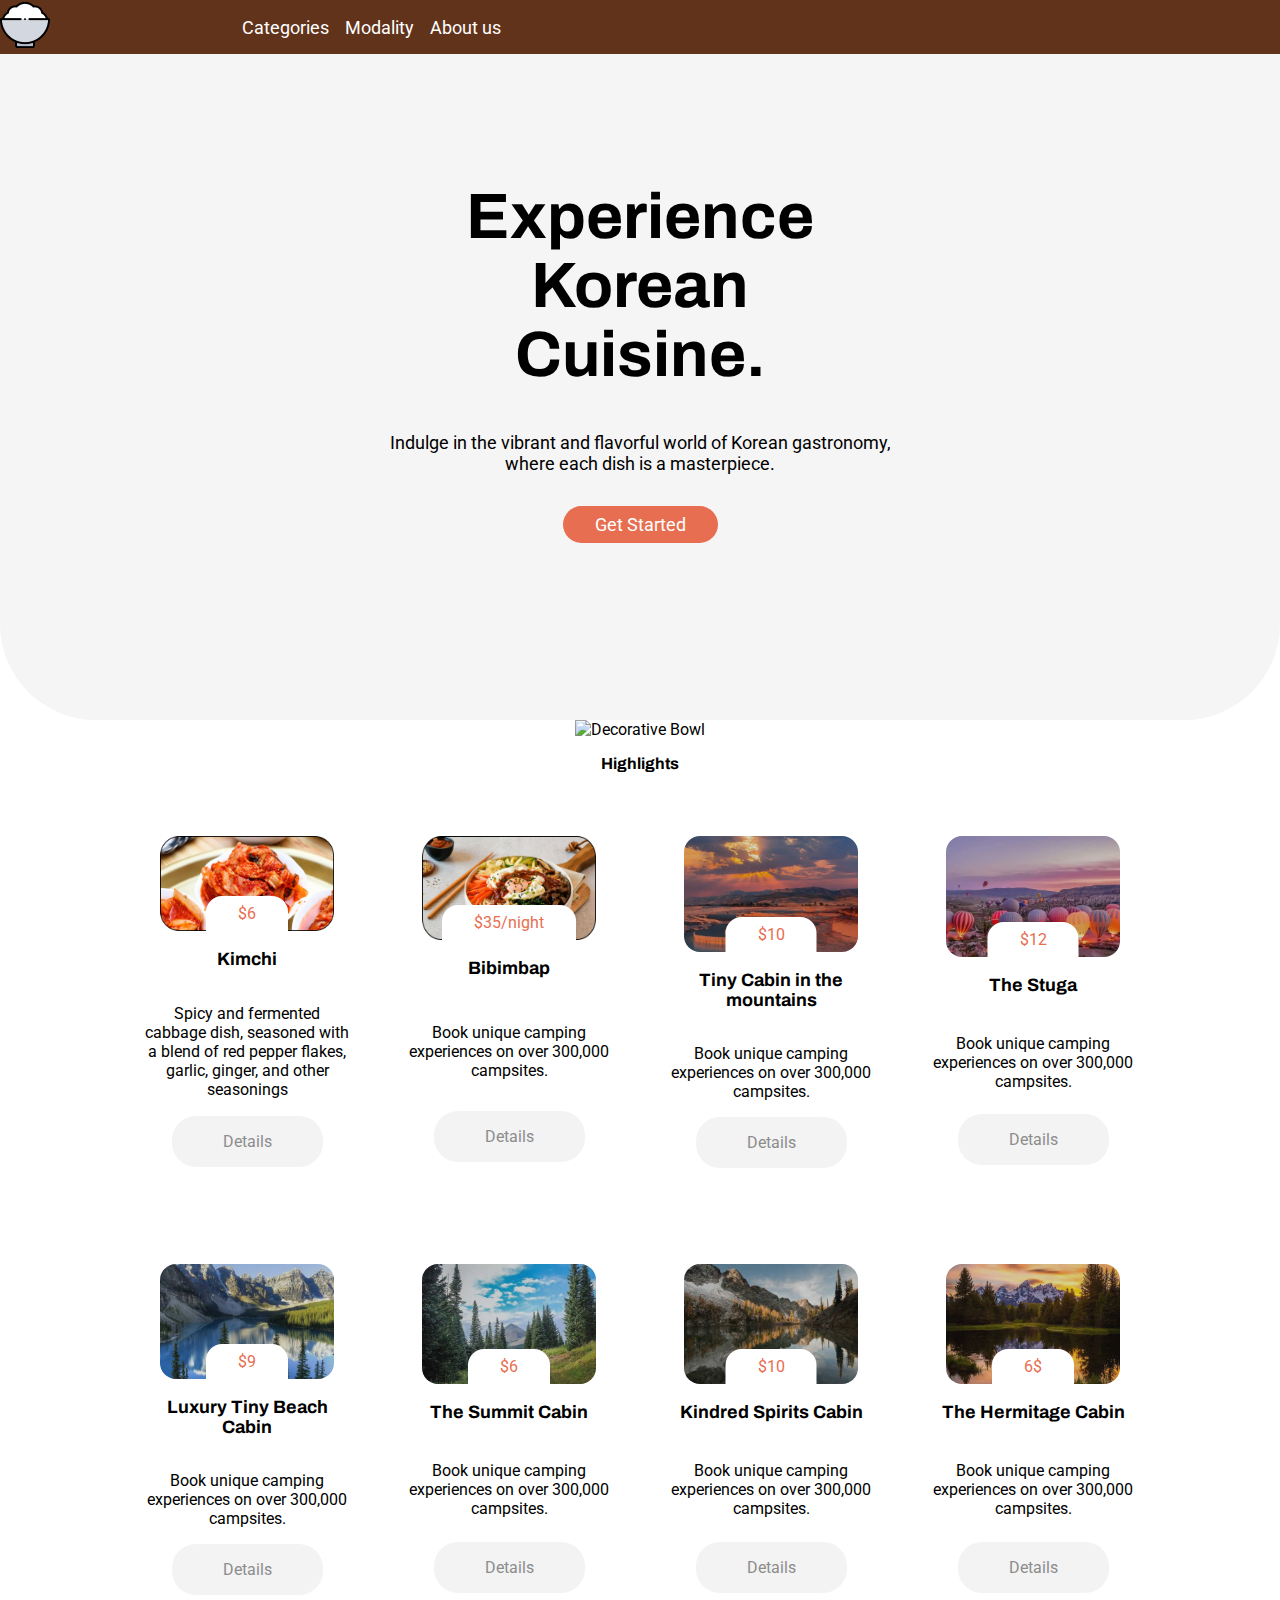
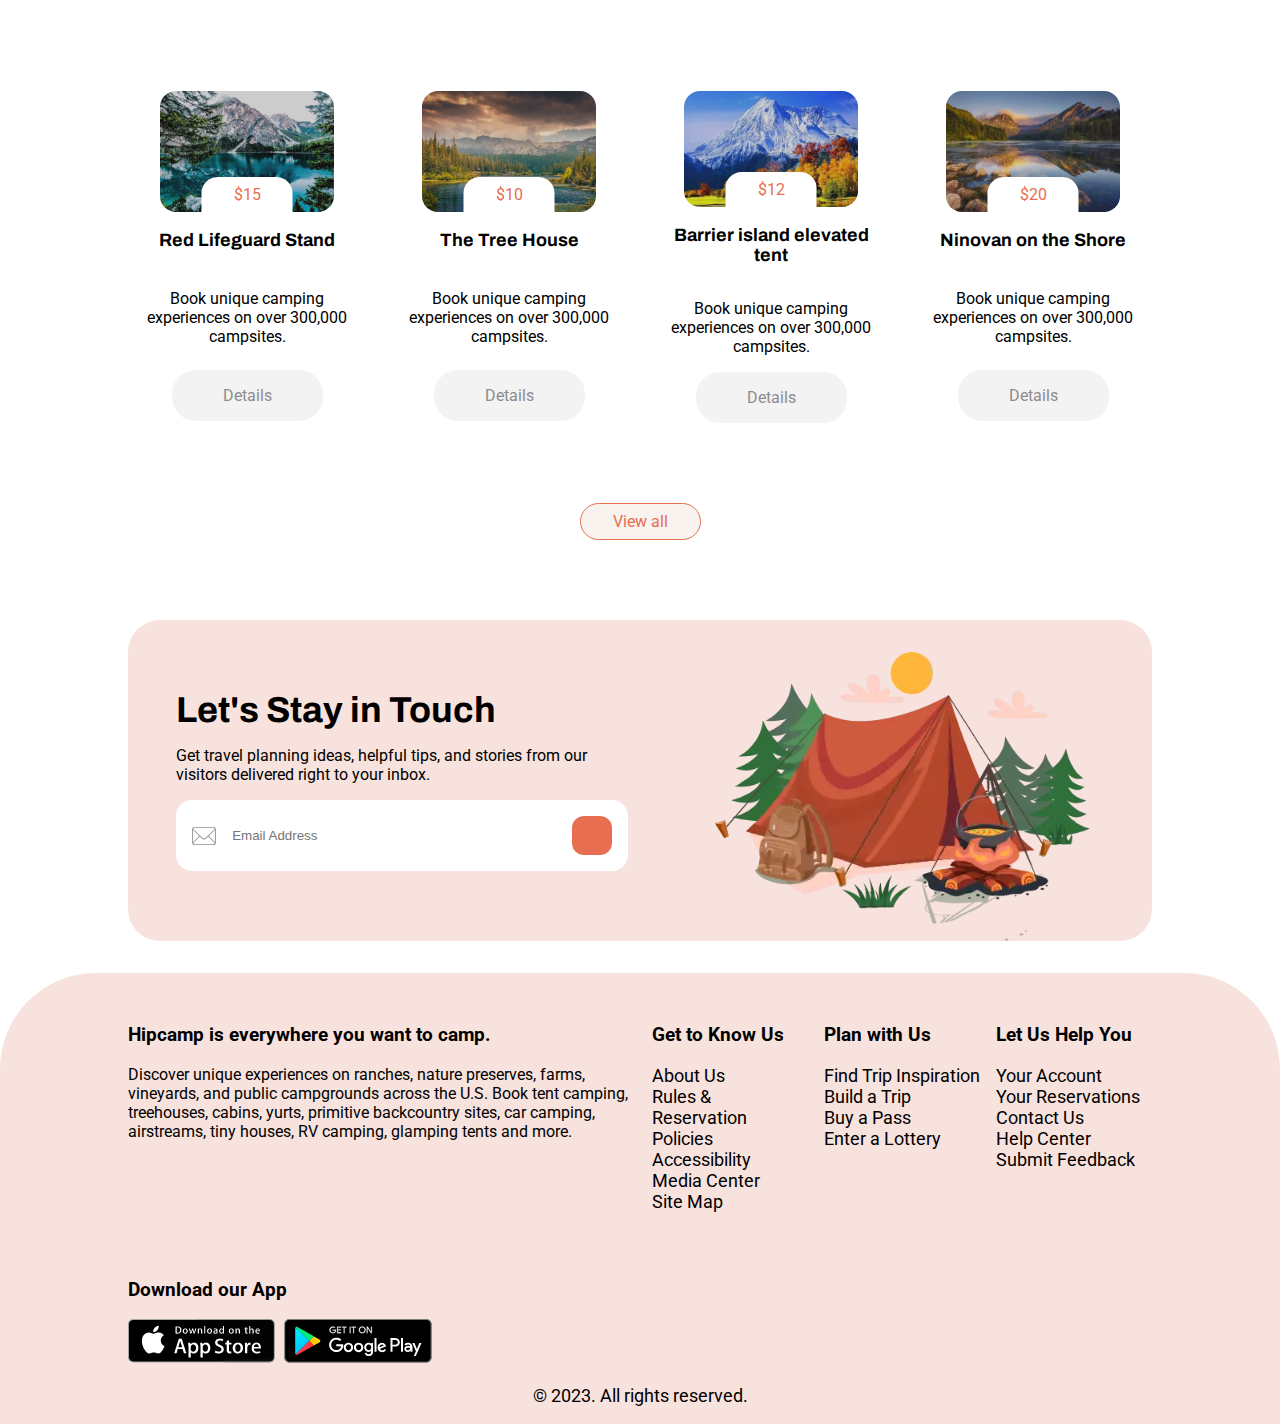
==== index.html @ ab64e870 "Cambios" ====
<!DOCTYPE html>
<html lang="en">

<head>
    <meta charset="UTF-8">
    <meta name="viewport" content="width=device-width, initial-scale=1.0">
    <title>Korean cuisine</title>
    <!-- google fonts -->
    <link rel="preconnect" href="https://fonts.googleapis.com">
    <link rel="preconnect" href="https://fonts.gstatic.com" crossorigin>
    <link href="https://fonts.googleapis.com/css2?family=Archivo:wght@900&family=Roboto:wght@400;500&display=swap"
        rel="stylesheet">
    <!-- google fonts -->
    <link rel="stylesheet" href="./css/main.css">
</head>

<body>
    <header class="hero-container">
        <nav class="top-nav">
            <a href="#"><img src="./imgs/imgsproyect/Logo Kimchis 1imgs2.png" alt="Kimchis logo"></a>
            <!--mobile nav btn-->
            <input class="mobile-cb" type="checkbox">
            <label class="mobile-btn">
                <span></span>
            </label>
            <!--mobile nav btn-->
            <ul class="nav-list">
                <li><a class="nav-list-link" href="#">Categories</a></li>
                <li><a class="nav-list-link" href="#">Modality</a></li>
                <li><a class="nav-list-link" href="#">About us</a></li>
            </ul>
            <!-- <a class= "main-image" href="#"><img src="../Proyecto-Comida-Coreana/imgs/imgsproyect/Imageimgs2.png" alt="Imágen Principal"></a> -->
        </nav>
         
        <h1 class="hero-title">Experience <br> Korean <br> Cuisine.</h1>
        <p class="hero-text">Indulge in the vibrant and flavorful world of Korean gastronomy, where each dish is a masterpiece.</p>
       
        <div class="cta-container">
            <a class="btn nav-list-link" href="#">Get Started</a>
        </div>

    </header>
    <main>
       

        <!--Highlights-->
        <section class="destinations-container">
            <img class="bowl-img" src="../Proyecto-Comida-Coreana/imgs/imgsproyect/Bowl Imágenimgs2.png" alt="Decorative Bowl">
            <h2 class="destinations-title">Highlights</h2>

            <!--row 1-->
            <div class="activities-container">
                <!--Kimchi-->
                <section class="activity">
                    <div class="activity-thumb">
                        <img class="activity-image" src="./imgs/imgsproyect/Kimchi 1imgs.jpg" alt="">
                        <!-- <button class="like-btn">
                            <img src="./imgs/icons/like.svg" alt="Like">
                        </button> -->
                        <span class="activity-price">$6</span>
                    </div>
                    <h3 class="activity-title">Kimchi</h3>
                    <p class="activity-text">Spicy and fermented cabbage dish, seasoned with a blend of red pepper flakes, garlic, ginger, and other seasonings</p>
                    <a class="btn read-btn" href="#">Details</a>
                </section>

                <!--Bibimbap-->
                <section class="activity">
                    <div class="activity-thumb">
                        <img class="activity-image" src="./imgs/imgsproyect/Bibimbapimgs.jpg" alt="">
                        <!-- <button class="like-btn">
                            <img src="./imgs/icons/like.svg" alt="Like">
                        </button> -->
                        <span class="activity-price">$35/night</span>
                    </div>
                    <h3 class="activity-title">Bibimbap</h3>
                    <p class="activity-text">Book unique camping experiences on over 300,000 campsites.</p>
                    <a class="btn read-btn" href="#">Details</a>
                </section>

                <!--Tiny Cabin in the mountains-->
                <section class="activity">
                    <div class="activity-thumb">
                        <img class="activity-image" src="./imgs/tiny-cabins-in-the-mountains.webp" alt="">
                        <!-- <button class="like-btn">
                            <img src="./imgs/icons/like.svg" alt="Like">
                        </button> -->
                        <span class="activity-price">$10</span>
                    </div>
                    <h3 class="activity-title">Tiny Cabin in the mountains</h3>
                    <p class="activity-text">Book unique camping experiences on over 300,000 campsites.</p>
                    <a class="btn read-btn" href="#">Details</a>
                </section>

                <!--The Stuga-->
                <section class="activity">
                    <div class="activity-thumb">
                        <img class="activity-image" src="./imgs//the-stuga.webp" alt="">
                        <!-- <button class="like-btn">
                            <img src="./imgs/icons/like.svg" alt="Like">
                        </button> -->
                        <span class="activity-price">$12</span>
                    </div>
                    <h3 class="activity-title">The Stuga</h3>
                    <p class="activity-text">Book unique camping experiences on over 300,000 campsites.</p>
                    <a class="btn read-btn" href="#">Details</a>
                </section>
            </div>

            <!--row 2-->
            <div class="activities-container">
                <!--Luxury Tiny Beach Cabin-->
                <section class="activity">
                    <div class="activity-thumb">
                        <img class="activity-image" src="./imgs/luxury-tiny-beach-cabin.webp" alt="">
                        <!-- <button class="like-btn">
                            <img src="./imgs/icons/like.svg" alt="Like">
                        </button> -->
                        <span class="activity-price">$9</span>
                    </div>
                    <h3 class="activity-title">Luxury Tiny Beach Cabin</h3>
                    <p class="activity-text">Book unique camping experiences on over 300,000 campsites.</p>
                    <a class="btn read-btn" href="#">Details</a>
                </section>

                <!--The Summit Cabin-->
                <section class="activity">
                    <div class="activity-thumb">
                        <img class="activity-image" src="./imgs/the-summit-cabin.webp" alt="">
                        <!-- <button class="like-btn">
                            <img src="./imgs/icons/like.svg" alt="Like">
                        </button> -->
                        <span class="activity-price">$6</span>
                    </div>
                    <h3 class="activity-title">The Summit Cabin</h3>
                    <p class="activity-text">Book unique camping experiences on over 300,000 campsites.</p>
                    <a class="btn read-btn" href="#">Details</a>
                </section>

                <!--Kindred Spirits Cabin-->
                <section class="activity">
                    <div class="activity-thumb">
                        <img class="activity-image" src="./imgs/kindred-spirits-cabin.webp" alt="">
                        <!-- <button class="like-btn">
                            <img src="./imgs/icons/like.svg" alt="Like">
                        </button> -->
                        <span class="activity-price">$10</span>
                    </div>
                    <h3 class="activity-title">Kindred Spirits Cabin</h3>
                    <p class="activity-text">Book unique camping experiences on over 300,000 campsites.</p>
                    <a class="btn read-btn" href="#">Details</a>
                </section>

                <!--The Hermitage Cabin-->
                <section class="activity">
                    <div class="activity-thumb">
                        <img class="activity-image" src="./imgs/the-hermitage-cabin.webp" alt="">
                        <!-- <button class="like-btn">
                            <img src="./imgs/icons/like.svg" alt="Like">
                        </button> -->
                        <span class="activity-price">6$</span>
                    </div>
                    <h3 class="activity-title">The Hermitage Cabin</h3>
                    <p class="activity-text">Book unique camping experiences on over 300,000 campsites.</p>
                    <a class="btn read-btn" href="#">Details</a>
                </section>
            </div>

            <!--row 3-->
            <div class="activities-container">
                <!--Red Lifeguard Stand-->
                <section class="activity">
                    <div class="activity-thumb">
                        <img class="activity-image" src="./imgs/red-lifeguard-stand.webp" alt="">
                        <!-- <button class="like-btn">
                            <img src="./imgs/icons/like.svg" alt="Like">
                        </button> -->
                        <span class="activity-price">$15</span>
                    </div>
                    <h3 class="activity-title">Red Lifeguard Stand</h3>
                    <p class="activity-text">Book unique camping experiences on over 300,000 campsites.</p>
                    <a class="btn read-btn" href="#">Details</a>
                </section>

                <!--The Tree House-->
                <section class="activity">
                    <div class="activity-thumb">
                        <img class="activity-image" src="./imgs/the-tree-house.webp" alt="">
                        <!-- <button class="like-btn">
                            <img src="./imgs/icons/like.svg" alt="Like">
                        </button> -->
                        <span class="activity-price">$10</span>
                    </div>
                    <h3 class="activity-title">The Tree House</h3>
                    <p class="activity-text">Book unique camping experiences on over 300,000 campsites.</p>
                    <a class="btn read-btn" href="#">Details</a>
                </section>

                <!--Barrier island elevated tent-->
                <section class="activity">
                    <div class="activity-thumb">
                        <img class="activity-image" src="./imgs/barrier-island-elevated-tent.webp" alt="">
                        <!-- <button class="like-btn">
                            <img src="./imgs/icons/like.svg" alt="Like">
                        </button> -->
                        <span class="activity-price">$12</span>
                    </div>
                    <h3 class="activity-title">Barrier island elevated tent</h3>
                    <p class="activity-text">Book unique camping experiences on over 300,000 campsites.</p>
                    <a class="btn read-btn" href="#">Details</a>
                </section>

                <!--Ninovan on the Shore-->
                <section class="activity">
                    <div class="activity-thumb">
                        <img class="activity-image" src="./imgs/ninovan-on-the-shore.webp" alt="">
                        <!-- <button class="like-btn">
                            <img src="./imgs/icons/like.svg" alt="Like">
                        </button> -->
                        <span class="activity-price">$20</span>
                    </div>
                    <h3 class="activity-title">Ninovan on the Shore</h3>
                    <p class="activity-text">Book unique camping experiences on over 300,000 campsites.</p>
                    <a class="btn read-btn" href="#">Details</a>
                </section>
            </div>

        </div>

        <div class="cta-container">
            <a href="#" class="btn view-all-btn">View all</a>
        </div>
        </section>
        <!--destinations-->

        <!--suscribe-->
        <div class="activities-container subscribe">
            <section class="subscribe-content">
                <h2 class="destinations-title subscribe-title" >Let's Stay in Touch</h2>
                <p>Get travel planning ideas, helpful tips, and stories from our visitors delivered right to your inbox.
                </p>
                <form class="subscribe-form">
                    <img src="./imgs/icons/email.svg" alt="">
                    <input class="email" type="text" placeholder="Email Address">
                    <input class="submit-btn" type="submit" value="">
                </form>
            </section>
            <div>
                <img class="subscribe-image" src="./imgs/camping-graphic.webp" alt="Let's Stay in Touch">
            </div>
        </div>
        <!--suscribe-->

        <!--footer-->
        <footer class="footer-container">
            <div class="footer-content">
                <section>
                    <h3>Hipcamp is everywhere you want to camp.</h3>
                    <p>Discover unique experiences on ranches, nature preserves, farms, vineyards, and public
                        campgrounds across the U.S.
                        Book tent camping, treehouses, cabins, yurts, primitive backcountry sites, car camping,
                        airstreams, tiny houses, RV camping, glamping tents and more.</p>
                </section>
                <div class="footer-links">
                    <!--Get to Know Us-->
                    <section>
                        <h3>Get to Know Us</h3>
                        <ul class="nav-footer-list">
                            <li> <a class="nav-footer-link" href="#">About Us</a> </li>
                            <li> <a class="nav-footer-link" href="#">Rules & Reservation Policies</a> </li>
                            <li> <a class="nav-footer-link" href="#">Accessibility</a> </li>
                            <li> <a class="nav-footer-link" href="#">Media Center</a> </li>
                            <li> <a class="nav-footer-link" href="#">Site Map</a> </li>
                        </ul>
                    </section>

                    <!--Plan with Us-->
                    <section>
                        <h3>Plan with Us</h3>
                        <ul class="nav-footer-list">
                            <li> <a class="nav-footer-link" href="#">Find Trip Inspiration</a> </li>
                            <li> <a class="nav-footer-link" href="#">Build a Trip</a> </li>
                            <li> <a class="nav-footer-link" href="#">Buy a Pass</a> </li>
                            <li> <a class="nav-footer-link" href="#">Enter a Lottery</a> </li>
                        </ul>
                    </section>

                    <!--Let Us Help You-->
                    <section>
                        <h3>Let Us Help You</h3>
                        <ul class="nav-footer-list">
                            <li> <a class="nav-footer-link" href="#">Your Account</a> </li>
                            <li> <a class="nav-footer-link" href="#">Your Reservations</a> </li>
                            <li> <a class="nav-footer-link" href="#">Contact Us</a> </li>
                            <li> <a class="nav-footer-link" href="#">Help Center</a> </li>
                            <li> <a class="nav-footer-link" href="#">Submit Feedback</a> </li>
                        </ul>
                    </section>
                </div>
            </div>
            <section class="download-app">
                <h3>Download our App</h3>
                <div class="cta-app-container">
                    <a href="#"><img src="./imgs/apple.png" alt="Our app from App Store"></a>
                    <a href="#"><img src="./imgs/googleplay.png" alt="Our app from Google play"></a>
                </div>
            </section>
            <p class="footer-legal" >&copy; 2023. All rights reserved.</p>
        </footer>
        <!--footer-->
    </main>
</body>

</html>
---- css/main.css ----
@import url('./abstracts/vars.css');
@import url('./base/base.css');
@import url('./base/typography.css');
@import url('./layout/footer.css');
@import url('./layout/forms.css');
@import url('layout/grid.css');
@import url('./layout/header.css');
@import url('./layout/navigation.css');
@import url('./components/components.css');
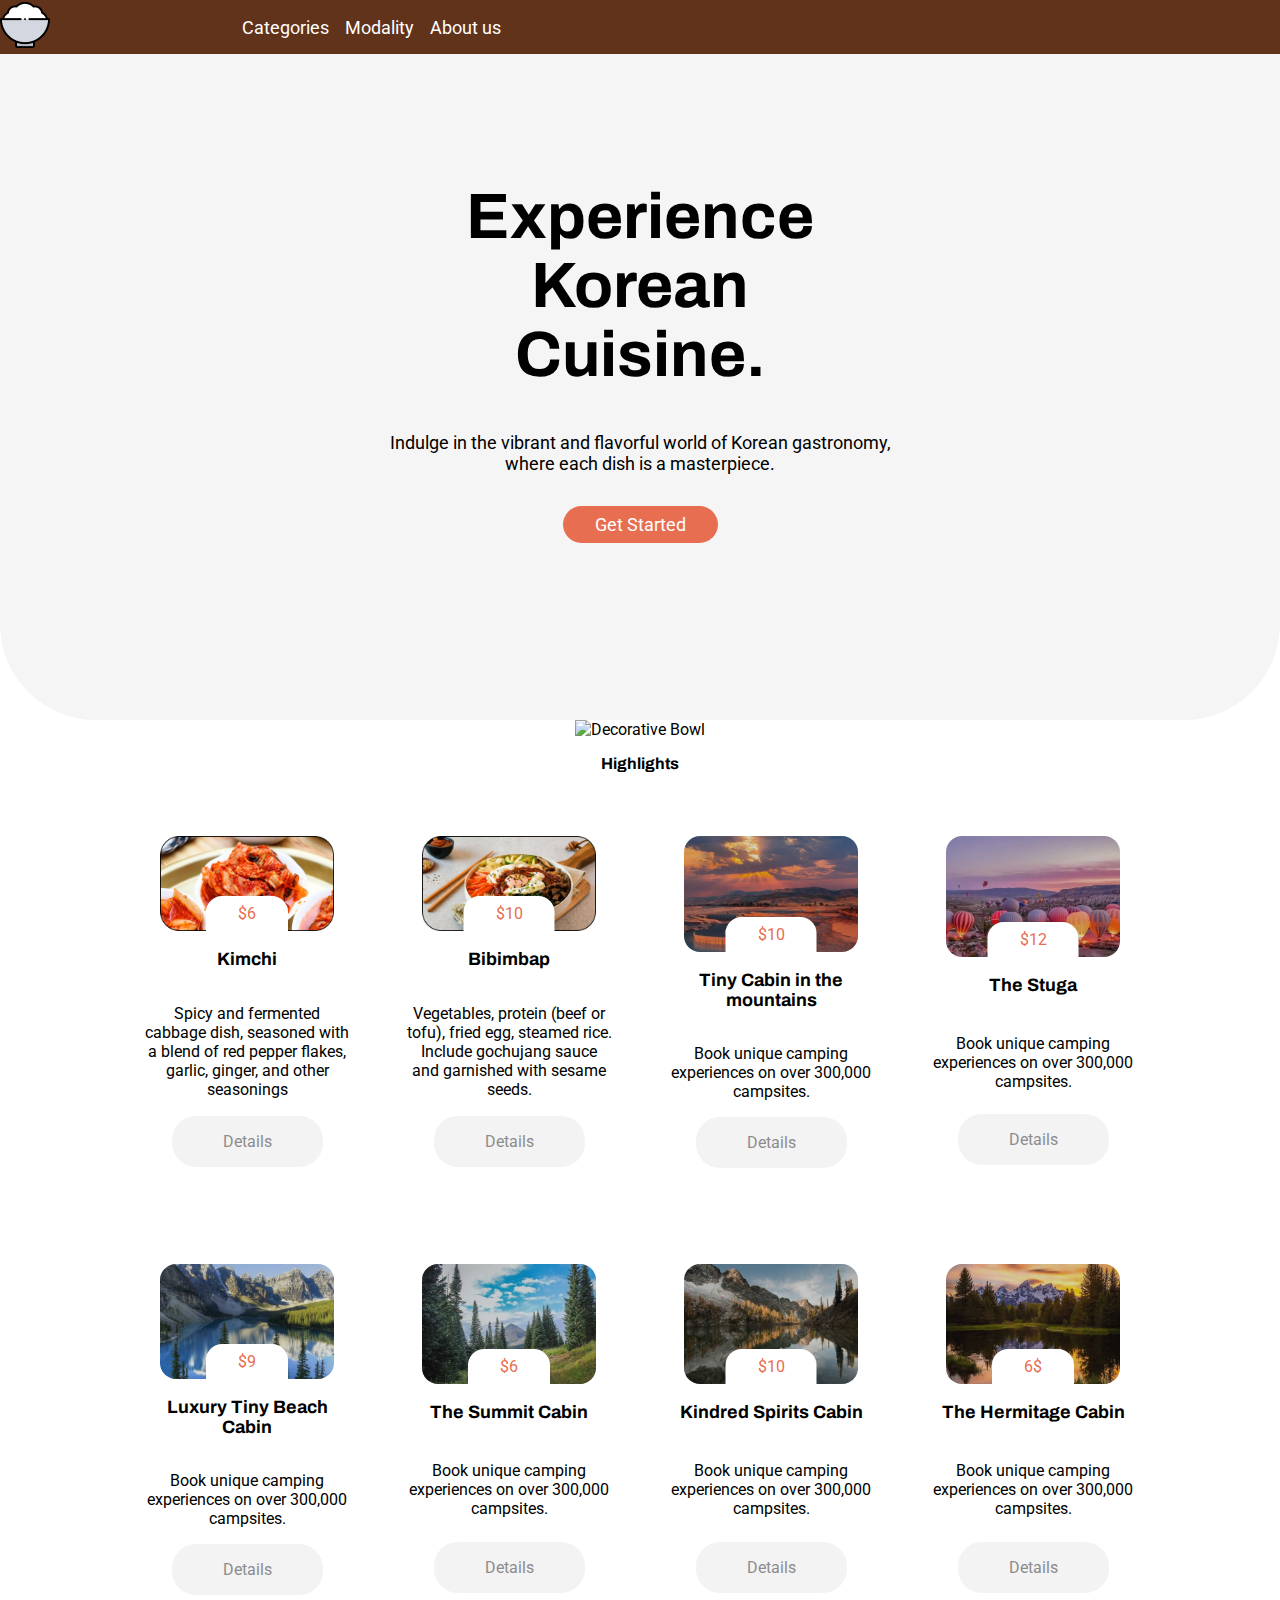
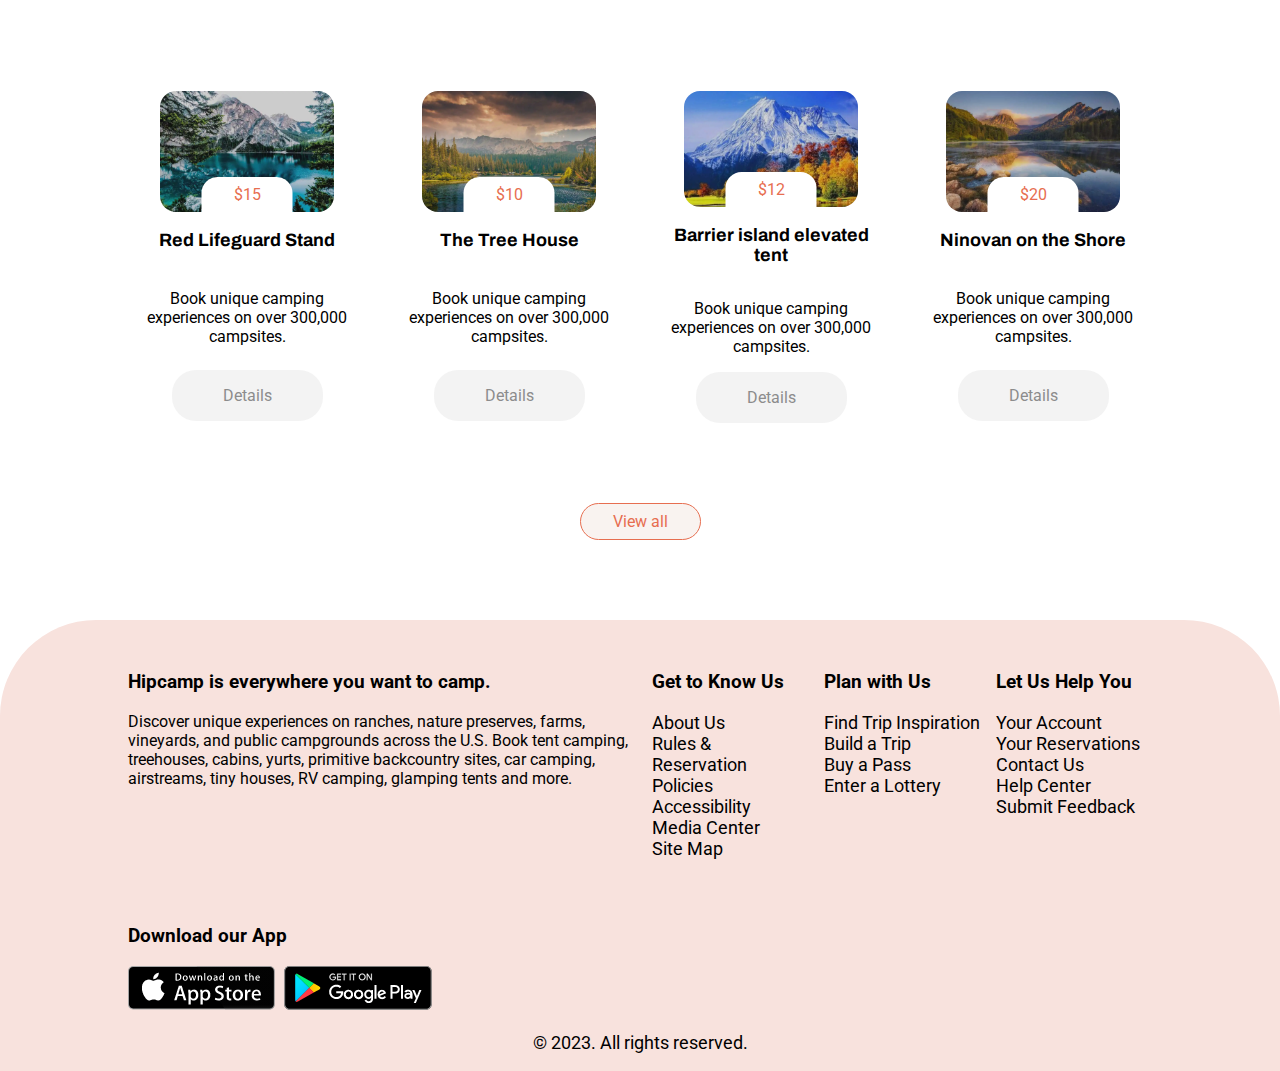
==== commit a899448c: "cambios" ====
--- a/index.html
+++ b/index.html
@@ -71,10 +71,10 @@
                         <!-- <button class="like-btn">
                             <img src="./imgs/icons/like.svg" alt="Like">
                         </button> -->
-                        <span class="activity-price">$35/night</span>
+                        <span class="activity-price">$10</span>
                     </div>
                     <h3 class="activity-title">Bibimbap</h3>
-                    <p class="activity-text">Book unique camping experiences on over 300,000 campsites.</p>
+                    <p class="activity-text">Vegetables, protein (beef or tofu), fried egg, steamed rice. Include gochujang sauce and garnished with sesame seeds.</p>
                     <a class="btn read-btn" href="#">Details</a>
                 </section>
 
@@ -234,7 +234,7 @@
         <!--destinations-->
 
         <!--suscribe-->
-        <div class="activities-container subscribe">
+        <!-- <div class="activities-container subscribe">
             <section class="subscribe-content">
                 <h2 class="destinations-title subscribe-title" >Let's Stay in Touch</h2>
                 <p>Get travel planning ideas, helpful tips, and stories from our visitors delivered right to your inbox.
@@ -248,7 +248,7 @@
             <div>
                 <img class="subscribe-image" src="./imgs/camping-graphic.webp" alt="Let's Stay in Touch">
             </div>
-        </div>
+        </div> -->
         <!--suscribe-->
 
         <!--footer-->
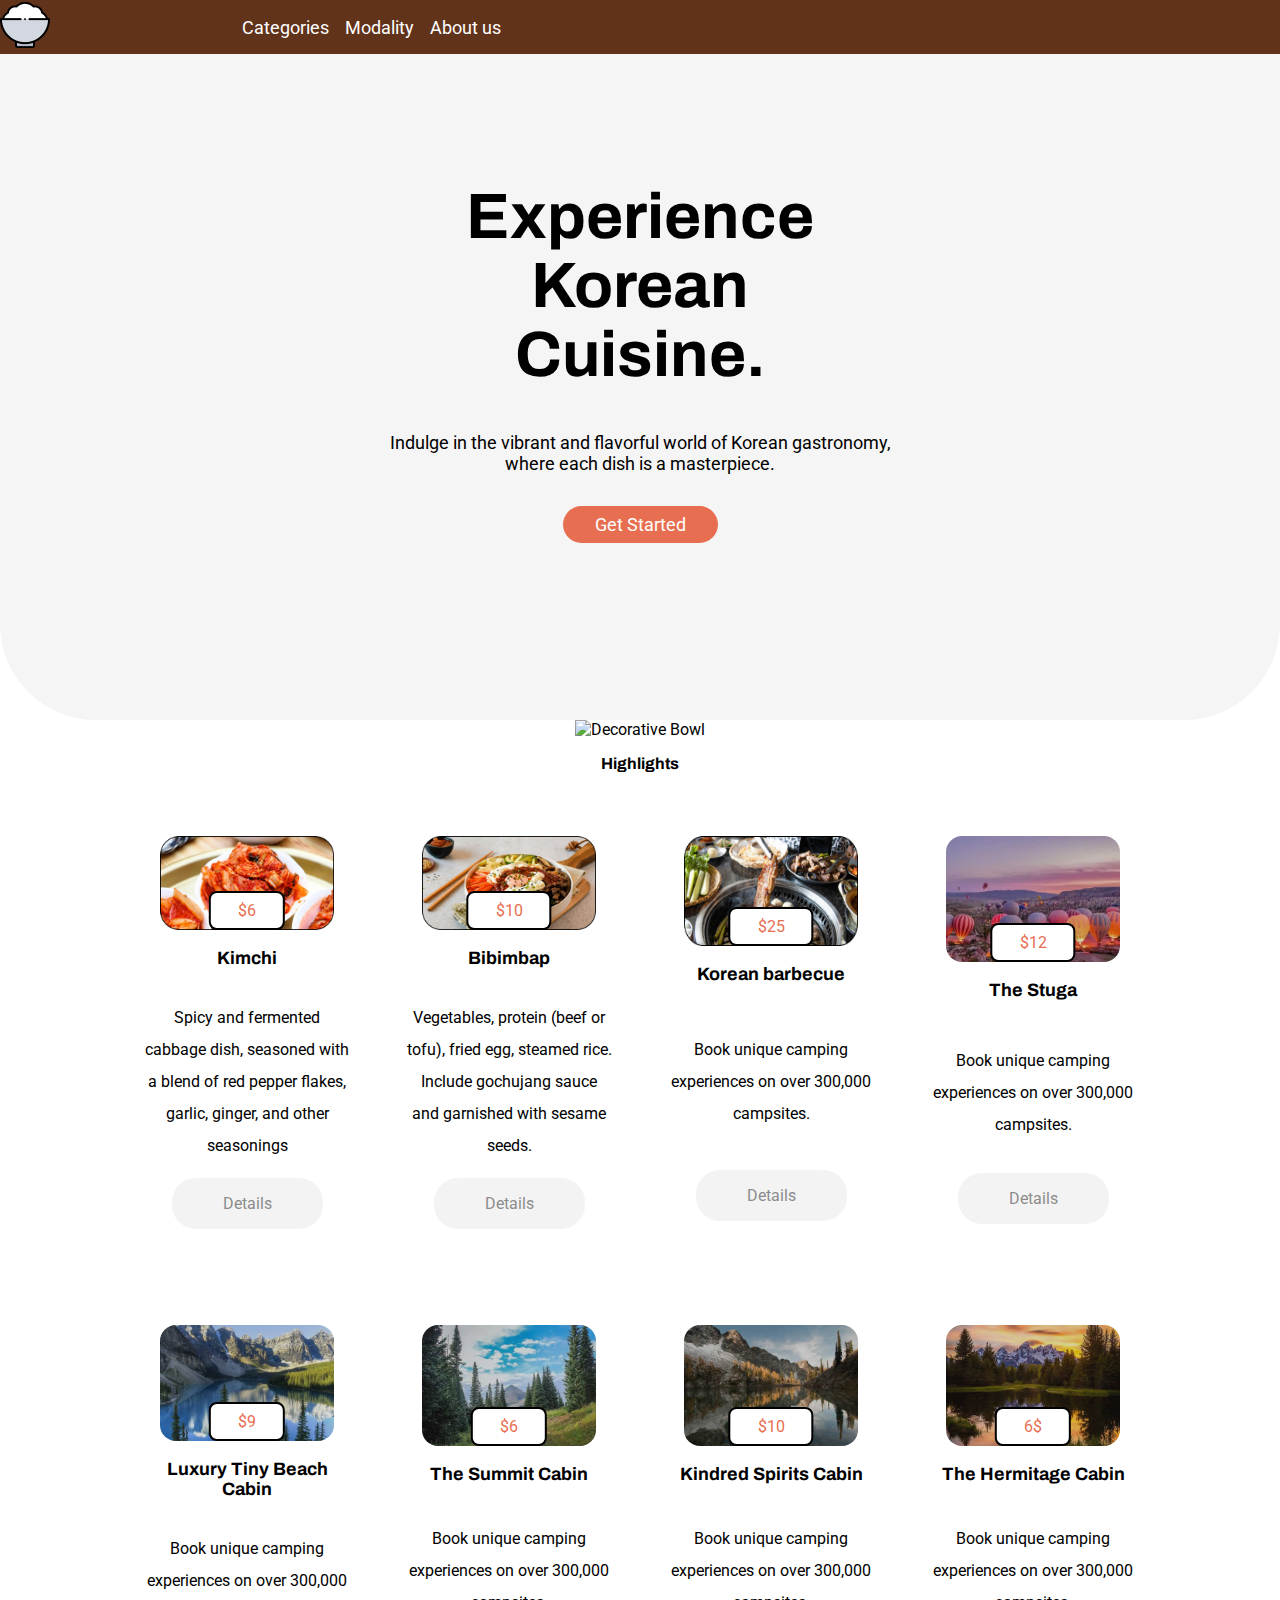
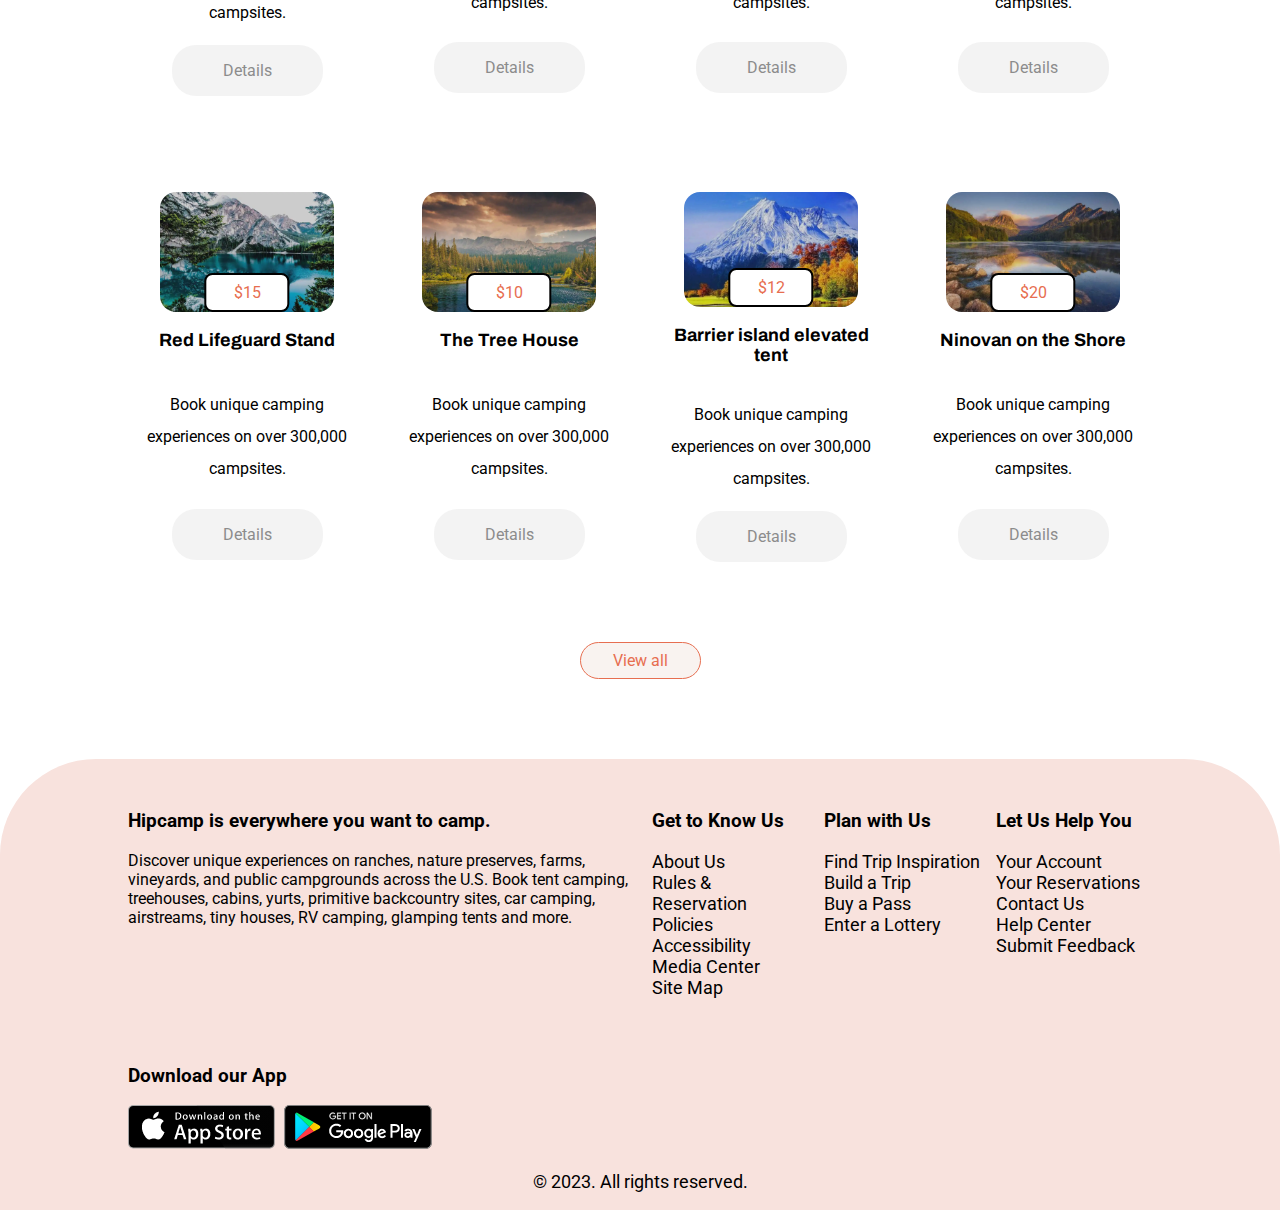
==== commit c57e2b1e: "combio" ====
--- a/index.html
+++ b/index.html
@@ -78,16 +78,16 @@
                     <a class="btn read-btn" href="#">Details</a>
                 </section>
 
-                <!--Tiny Cabin in the mountains-->
-                <section class="activity">
-                    <div class="activity-thumb">
-                        <img class="activity-image" src="./imgs/tiny-cabins-in-the-mountains.webp" alt="">
-                        <!-- <button class="like-btn">
-                            <img src="./imgs/icons/like.svg" alt="Like">
-                        </button> -->
-                        <span class="activity-price">$10</span>
-                    </div>
-                    <h3 class="activity-title">Tiny Cabin in the mountains</h3>
+                <!--Korean barbecue-->
+                <section class="activity">
+                    <div class="activity-thumb">
+                        <img class="activity-image" src="./imgs/imgsproyect/Krean Barbecueimgs.jpg" alt="">
+                        <!-- <button class="like-btn">
+                            <img src="./imgs/icons/like.svg" alt="Like">
+                        </button> -->
+                        <span class="activity-price">$25</span>
+                    </div>
+                    <h3 class="activity-title">Korean barbecue</h3>
                     <p class="activity-text">Book unique camping experiences on over 300,000 campsites.</p>
                     <a class="btn read-btn" href="#">Details</a>
                 </section>
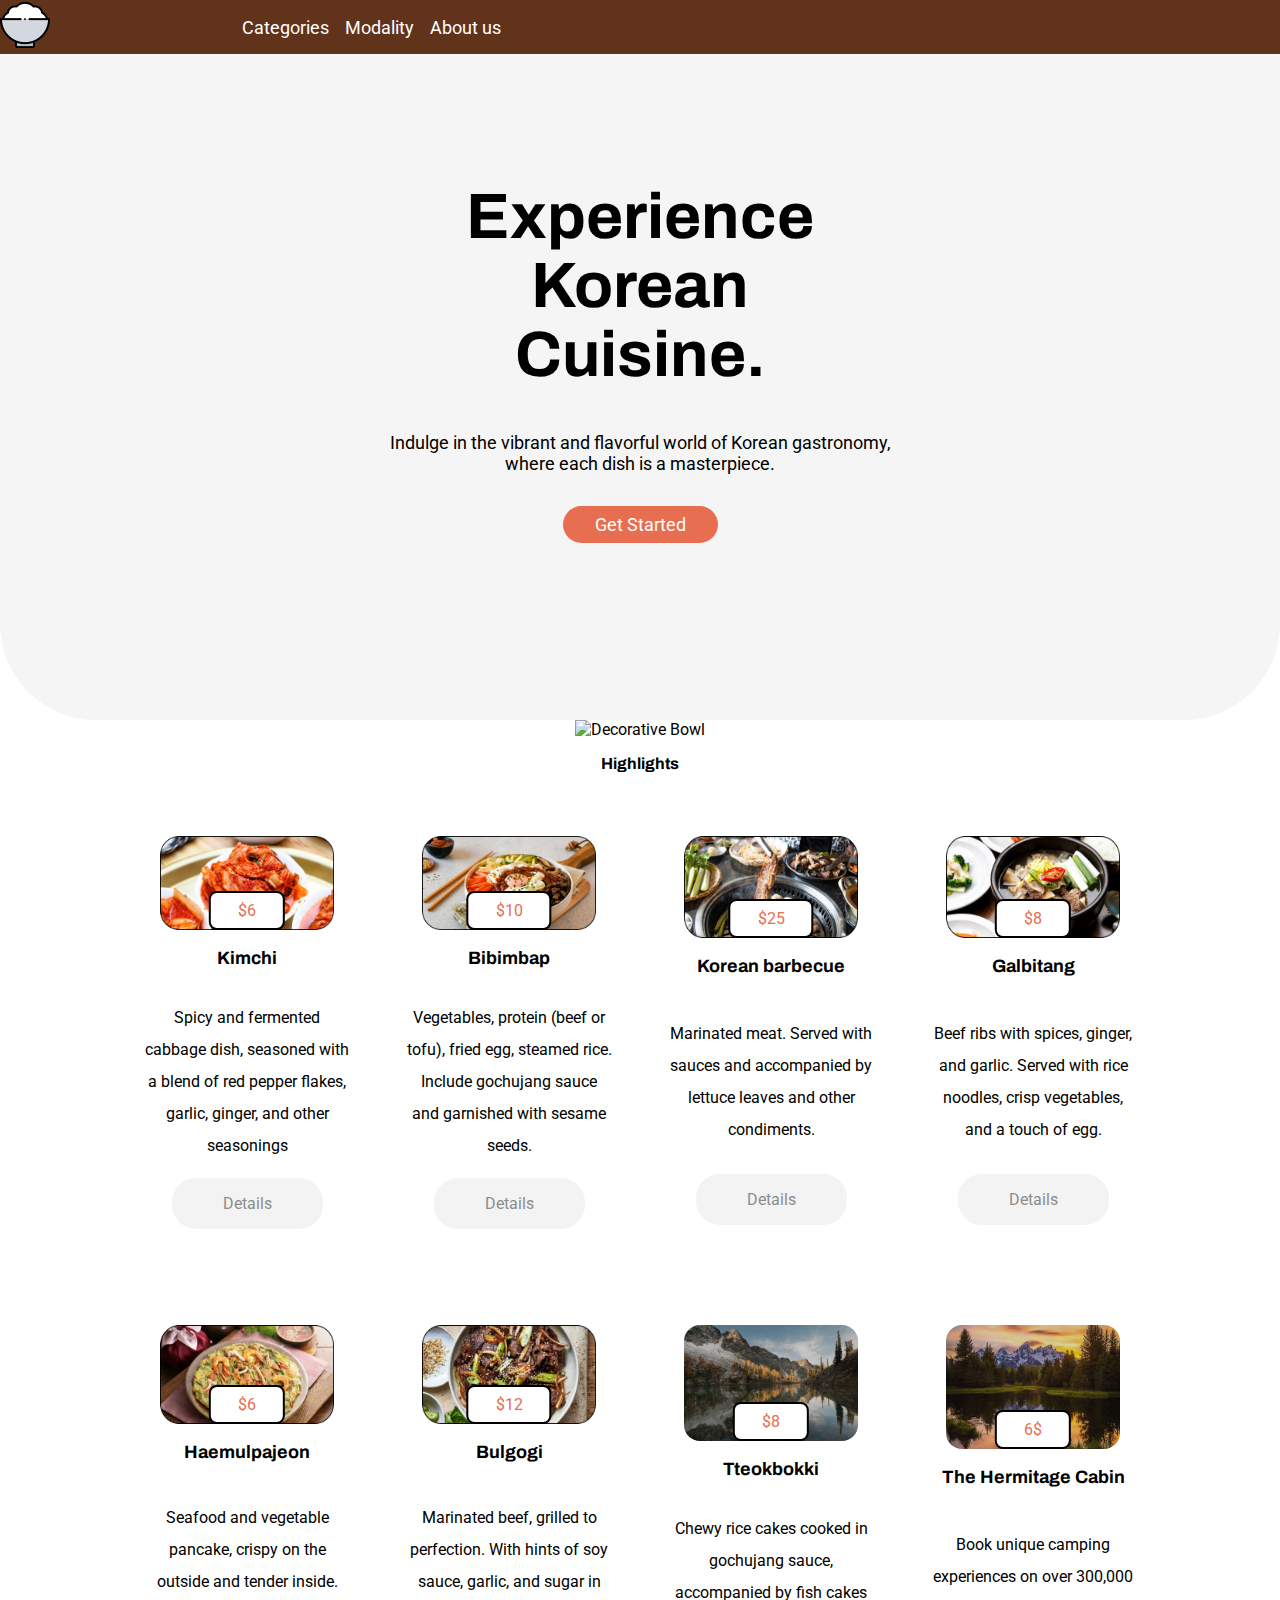
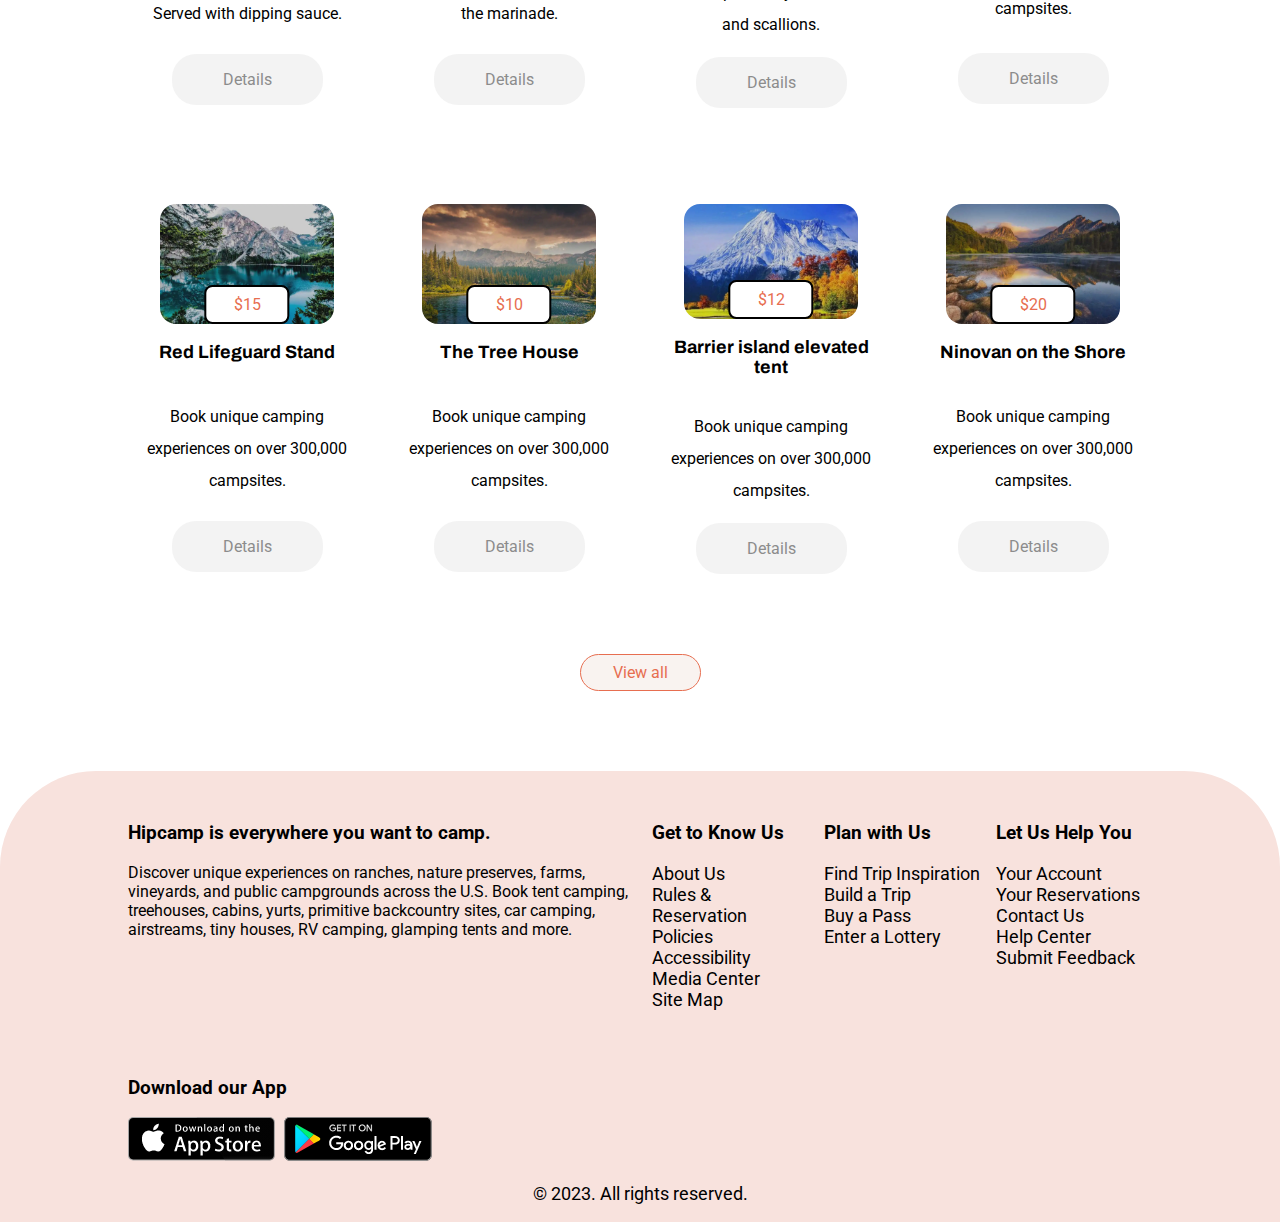
==== commit 060aae5e: "Cambios" ====
--- a/index.html
+++ b/index.html
@@ -88,66 +88,66 @@
                         <span class="activity-price">$25</span>
                     </div>
                     <h3 class="activity-title">Korean barbecue</h3>
-                    <p class="activity-text">Book unique camping experiences on over 300,000 campsites.</p>
-                    <a class="btn read-btn" href="#">Details</a>
-                </section>
-
-                <!--The Stuga-->
-                <section class="activity">
-                    <div class="activity-thumb">
-                        <img class="activity-image" src="./imgs//the-stuga.webp" alt="">
-                        <!-- <button class="like-btn">
-                            <img src="./imgs/icons/like.svg" alt="Like">
-                        </button> -->
-                        <span class="activity-price">$12</span>
-                    </div>
-                    <h3 class="activity-title">The Stuga</h3>
-                    <p class="activity-text">Book unique camping experiences on over 300,000 campsites.</p>
+                    <p class="activity-text">Marinated meat. Served with sauces and accompanied by lettuce leaves and other condiments.</p>
+                    <a class="btn read-btn" href="#">Details</a>
+                </section>
+
+                <!--Galbitang-->
+                <section class="activity">
+                    <div class="activity-thumb">
+                        <img class="activity-image" src="./imgs/imgsproyect/Golbitangimgs.jpg" alt="">
+                        <!-- <button class="like-btn">
+                            <img src="./imgs/icons/like.svg" alt="Like">
+                        </button> -->
+                        <span class="activity-price">$8</span>
+                    </div>
+                    <h3 class="activity-title">Galbitang</h3>
+                    <p class="activity-text">Beef ribs with spices, ginger, and garlic. Served with rice noodles, crisp vegetables, and a touch of egg.</p>
                     <a class="btn read-btn" href="#">Details</a>
                 </section>
             </div>
 
             <!--row 2-->
             <div class="activities-container">
-                <!--Luxury Tiny Beach Cabin-->
-                <section class="activity">
-                    <div class="activity-thumb">
-                        <img class="activity-image" src="./imgs/luxury-tiny-beach-cabin.webp" alt="">
-                        <!-- <button class="like-btn">
-                            <img src="./imgs/icons/like.svg" alt="Like">
-                        </button> -->
-                        <span class="activity-price">$9</span>
-                    </div>
-                    <h3 class="activity-title">Luxury Tiny Beach Cabin</h3>
-                    <p class="activity-text">Book unique camping experiences on over 300,000 campsites.</p>
-                    <a class="btn read-btn" href="#">Details</a>
-                </section>
-
-                <!--The Summit Cabin-->
-                <section class="activity">
-                    <div class="activity-thumb">
-                        <img class="activity-image" src="./imgs/the-summit-cabin.webp" alt="">
+                <!--Haemulpajeon-->
+                <section class="activity">
+                    <div class="activity-thumb">
+                        <img class="activity-image" src="./imgs/imgsproyect/Haemulpajeonimgs.jpg" alt="">
                         <!-- <button class="like-btn">
                             <img src="./imgs/icons/like.svg" alt="Like">
                         </button> -->
                         <span class="activity-price">$6</span>
                     </div>
-                    <h3 class="activity-title">The Summit Cabin</h3>
-                    <p class="activity-text">Book unique camping experiences on over 300,000 campsites.</p>
-                    <a class="btn read-btn" href="#">Details</a>
-                </section>
-
-                <!--Kindred Spirits Cabin-->
+                    <h3 class="activity-title">Haemulpajeon</h3>
+                    <p class="activity-text">Seafood and vegetable pancake, crispy on the outside and tender inside. Served with dipping sauce.</p>
+                    <a class="btn read-btn" href="#">Details</a>
+                </section>
+
+                <!--Bulgogi-->
+                <section class="activity">
+                    <div class="activity-thumb">
+                        <img class="activity-image" src="./imgs/imgsproyect/Bulgogiimgs.jpg" alt="">
+                        <!-- <button class="like-btn">
+                            <img src="./imgs/icons/like.svg" alt="Like">
+                        </button> -->
+                        <span class="activity-price">$12</span>
+                    </div>
+                    <h3 class="activity-title">Bulgogi</h3>
+                    <p class="activity-text">Marinated beef, grilled to perfection. With hints of soy sauce, garlic, and sugar in the marinade.</p>
+                    <a class="btn read-btn" href="#">Details</a>
+                </section>
+
+                <!--Tteokbokki-->
                 <section class="activity">
                     <div class="activity-thumb">
                         <img class="activity-image" src="./imgs/kindred-spirits-cabin.webp" alt="">
                         <!-- <button class="like-btn">
                             <img src="./imgs/icons/like.svg" alt="Like">
                         </button> -->
-                        <span class="activity-price">$10</span>
-                    </div>
-                    <h3 class="activity-title">Kindred Spirits Cabin</h3>
-                    <p class="activity-text">Book unique camping experiences on over 300,000 campsites.</p>
+                        <span class="activity-price">$8</span>
+                    </div>
+                    <h3 class="activity-title">Tteokbokki</h3>
+                    <p class="activity-text">Chewy rice cakes cooked in gochujang sauce, accompanied by fish cakes and scallions.</p>
                     <a class="btn read-btn" href="#">Details</a>
                 </section>
 
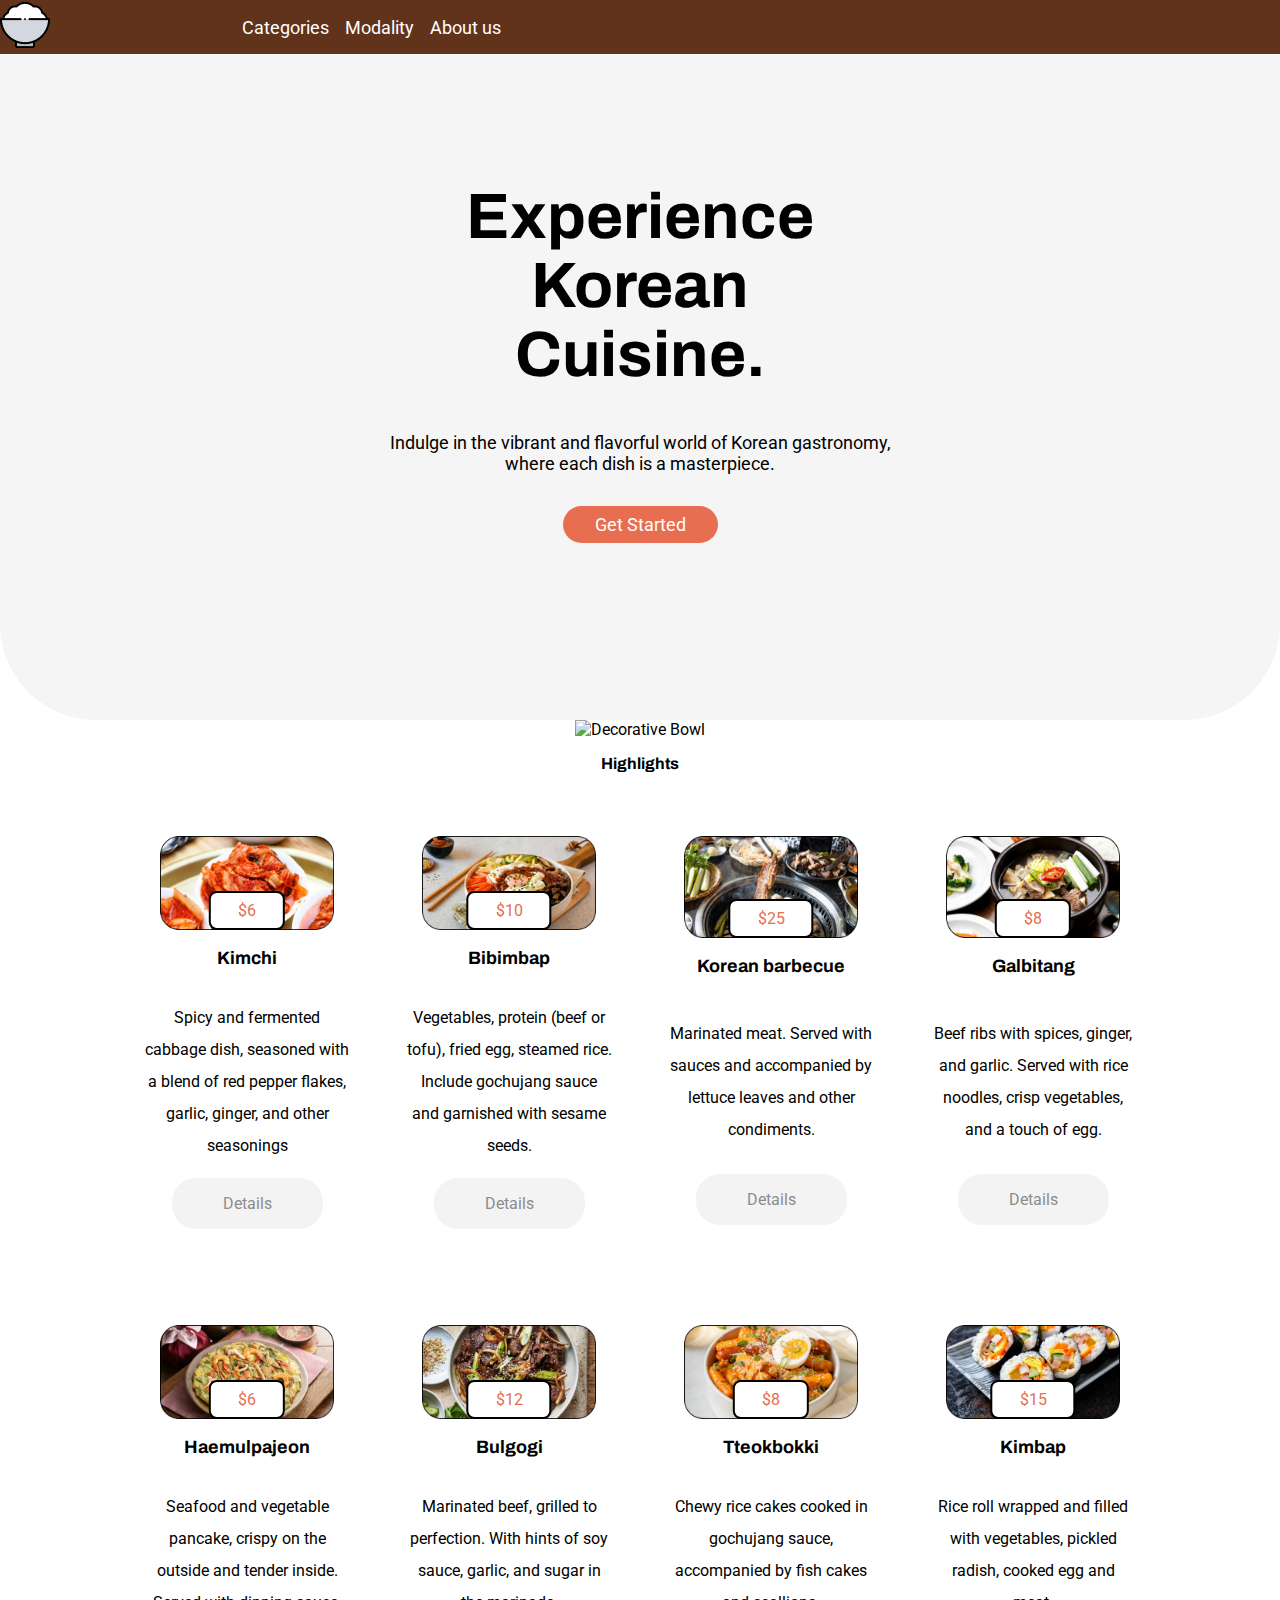
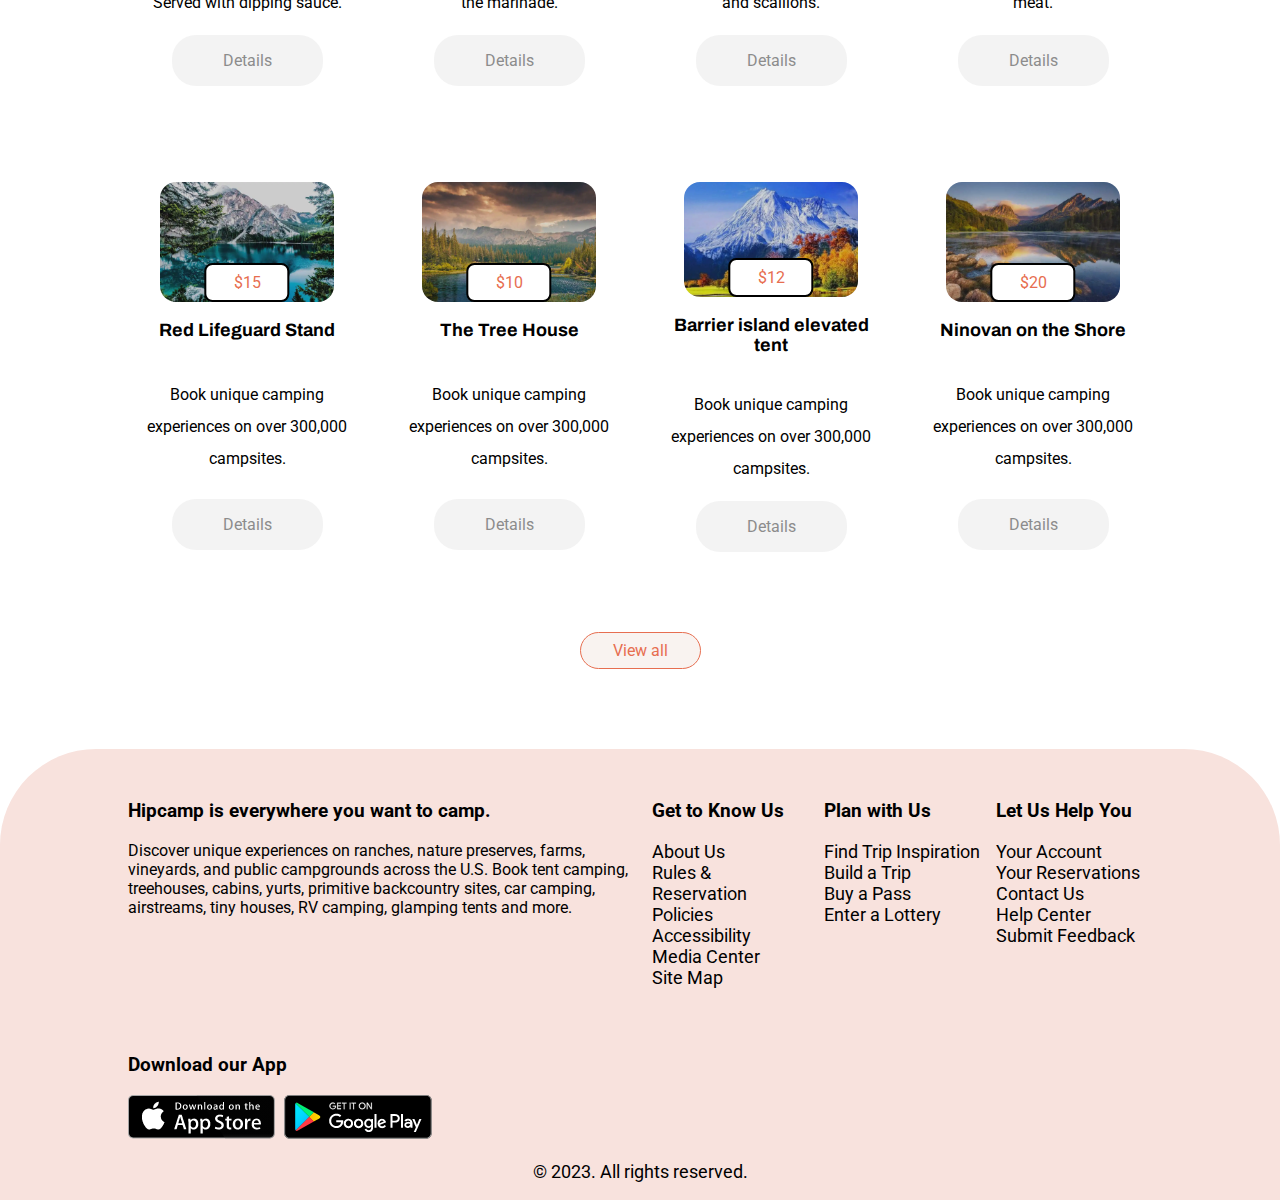
==== commit ac466e43: "Cambio" ====
--- a/index.html
+++ b/index.html
@@ -140,7 +140,7 @@
                 <!--Tteokbokki-->
                 <section class="activity">
                     <div class="activity-thumb">
-                        <img class="activity-image" src="./imgs/kindred-spirits-cabin.webp" alt="">
+                        <img class="activity-image" src="./imgs/imgsproyect/Tteokbokki.png" alt="">
                         <!-- <button class="like-btn">
                             <img src="./imgs/icons/like.svg" alt="Like">
                         </button> -->
@@ -151,17 +151,17 @@
                     <a class="btn read-btn" href="#">Details</a>
                 </section>
 
-                <!--The Hermitage Cabin-->
-                <section class="activity">
-                    <div class="activity-thumb">
-                        <img class="activity-image" src="./imgs/the-hermitage-cabin.webp" alt="">
-                        <!-- <button class="like-btn">
-                            <img src="./imgs/icons/like.svg" alt="Like">
-                        </button> -->
-                        <span class="activity-price">6$</span>
-                    </div>
-                    <h3 class="activity-title">The Hermitage Cabin</h3>
-                    <p class="activity-text">Book unique camping experiences on over 300,000 campsites.</p>
+                <!--Kimbap-->
+                <section class="activity">
+                    <div class="activity-thumb">
+                        <img class="activity-image" src="./imgs/imgsproyect/Kimbapimgs.jpg" alt="">
+                        <!-- <button class="like-btn">
+                            <img src="./imgs/icons/like.svg" alt="Like">
+                        </button> -->
+                        <span class="activity-price">$15</span>
+                    </div>
+                    <h3 class="activity-title">Kimbap</h3>
+                    <p class="activity-text">Rice roll wrapped and filled with vegetables, pickled radish, cooked egg and meat.</p>
                     <a class="btn read-btn" href="#">Details</a>
                 </section>
             </div>
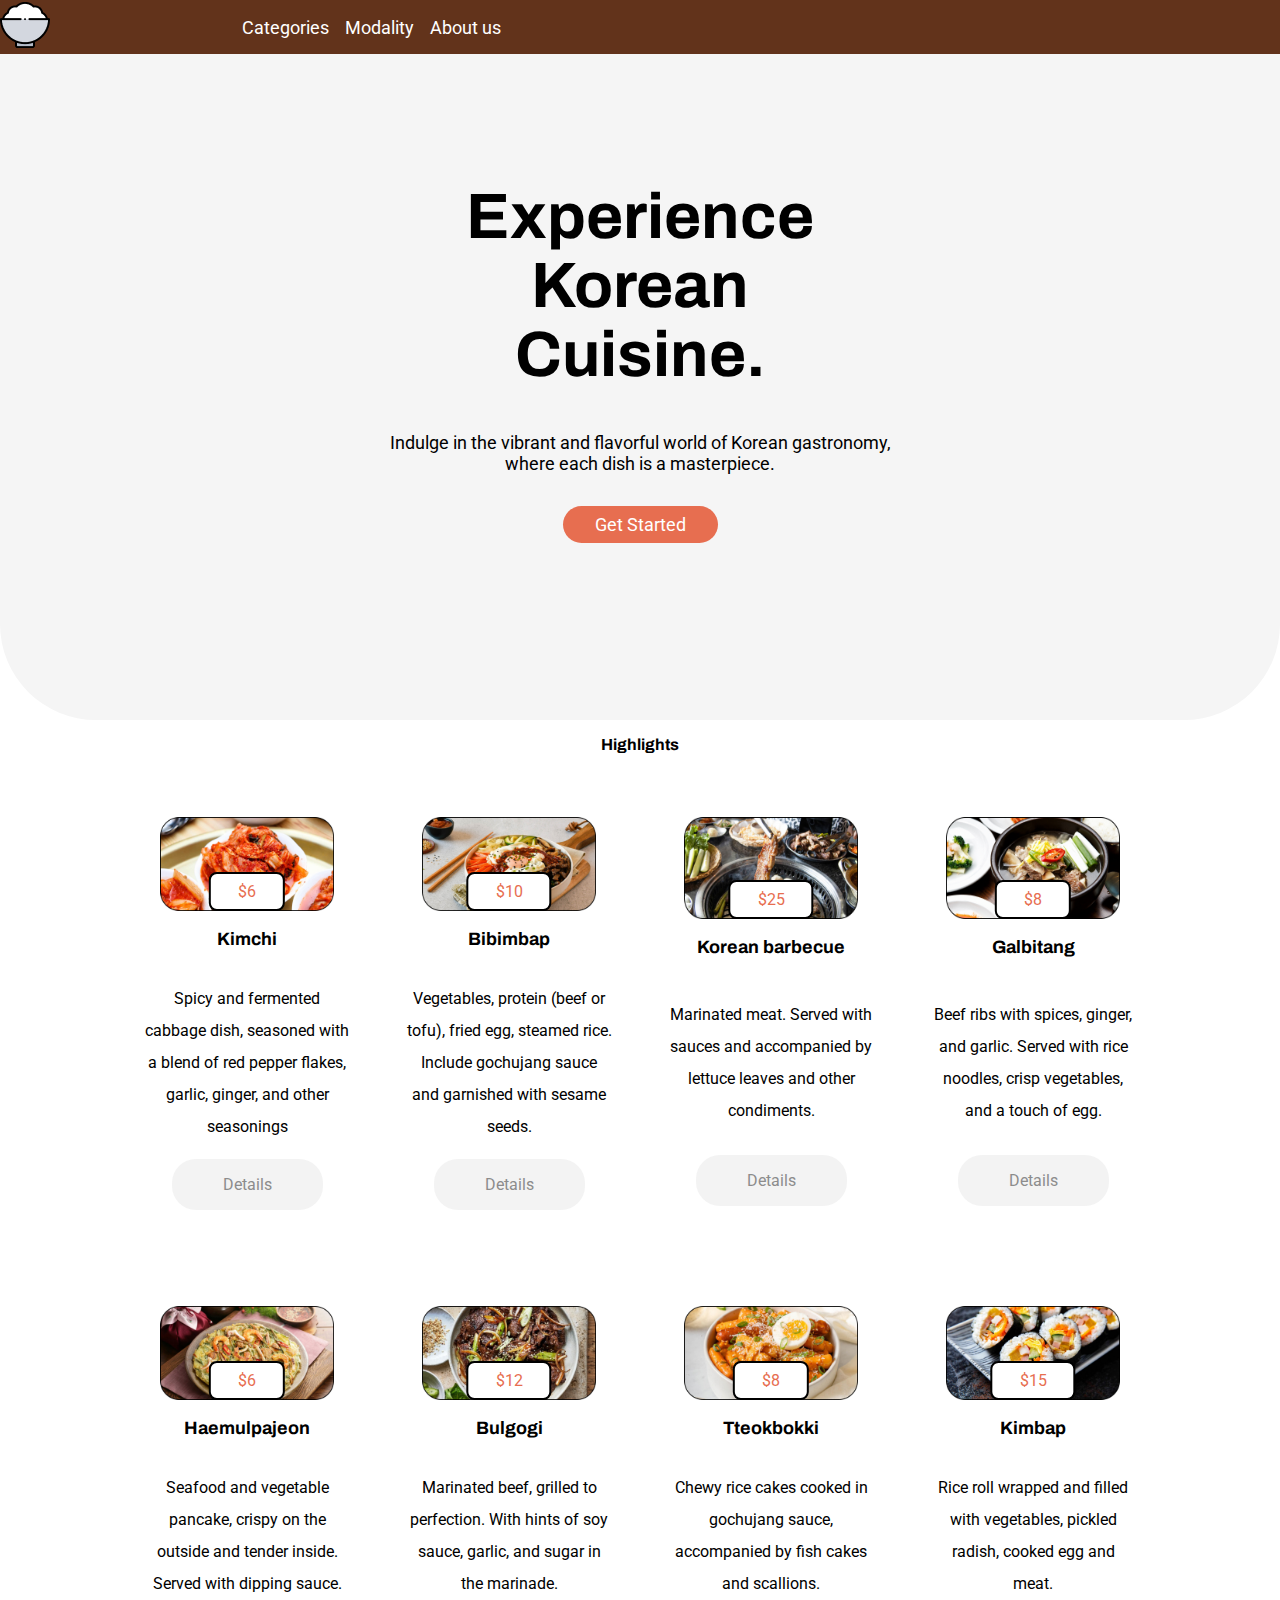
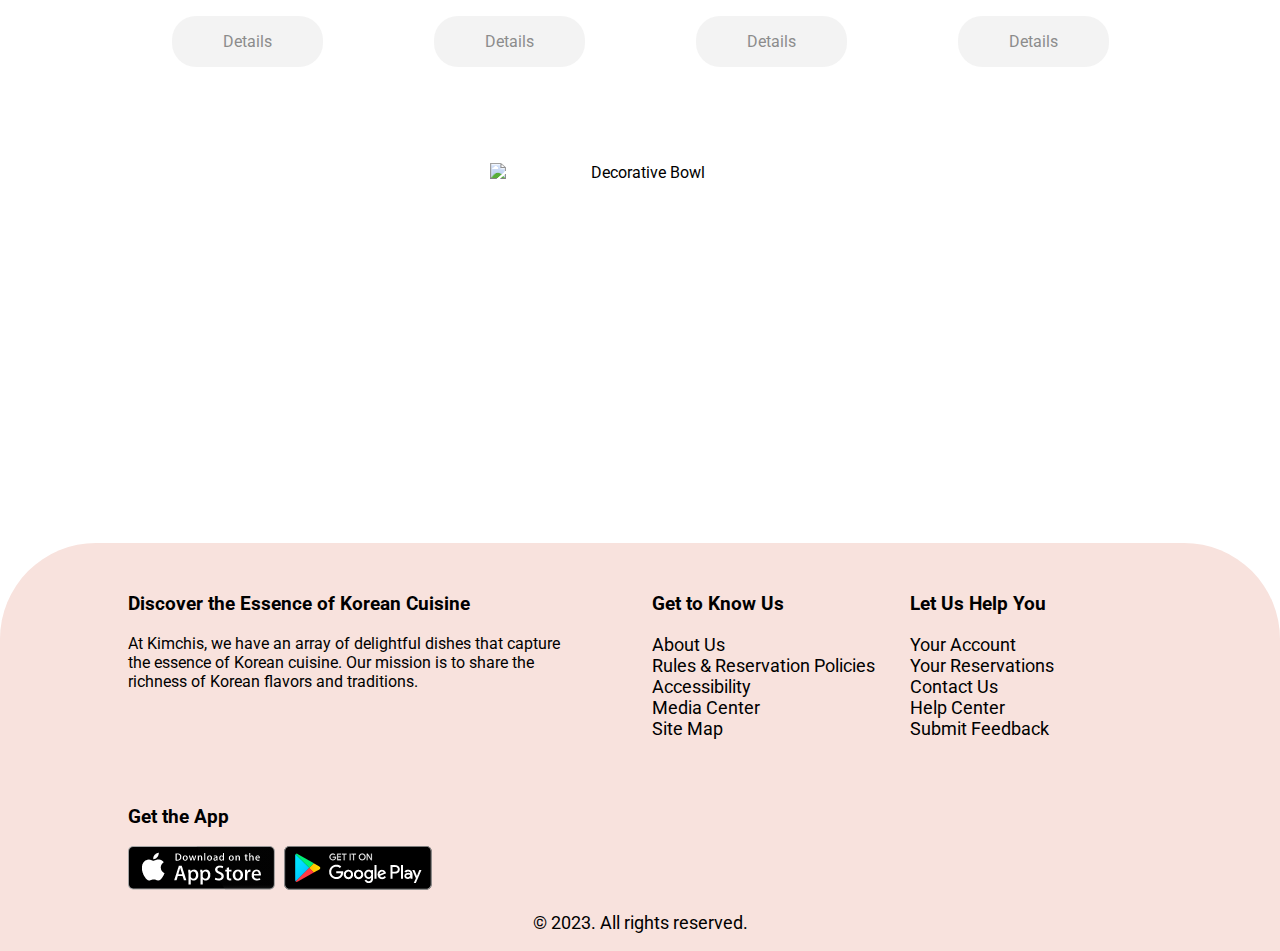
==== commit 0020086c: "cambios" ====
--- a/index.html
+++ b/index.html
@@ -45,7 +45,7 @@
 
         <!--Highlights-->
         <section class="destinations-container">
-            <img class="bowl-img" src="../Proyecto-Comida-Coreana/imgs/imgsproyect/Bowl Imágenimgs2.png" alt="Decorative Bowl">
+            
             <h2 class="destinations-title">Highlights</h2>
 
             <!--row 1-->
@@ -168,67 +168,14 @@
 
             <!--row 3-->
             <div class="activities-container">
-                <!--Red Lifeguard Stand-->
-                <section class="activity">
-                    <div class="activity-thumb">
-                        <img class="activity-image" src="./imgs/red-lifeguard-stand.webp" alt="">
-                        <!-- <button class="like-btn">
-                            <img src="./imgs/icons/like.svg" alt="Like">
-                        </button> -->
-                        <span class="activity-price">$15</span>
-                    </div>
-                    <h3 class="activity-title">Red Lifeguard Stand</h3>
-                    <p class="activity-text">Book unique camping experiences on over 300,000 campsites.</p>
-                    <a class="btn read-btn" href="#">Details</a>
-                </section>
-
-                <!--The Tree House-->
-                <section class="activity">
-                    <div class="activity-thumb">
-                        <img class="activity-image" src="./imgs/the-tree-house.webp" alt="">
-                        <!-- <button class="like-btn">
-                            <img src="./imgs/icons/like.svg" alt="Like">
-                        </button> -->
-                        <span class="activity-price">$10</span>
-                    </div>
-                    <h3 class="activity-title">The Tree House</h3>
-                    <p class="activity-text">Book unique camping experiences on over 300,000 campsites.</p>
-                    <a class="btn read-btn" href="#">Details</a>
-                </section>
-
-                <!--Barrier island elevated tent-->
-                <section class="activity">
-                    <div class="activity-thumb">
-                        <img class="activity-image" src="./imgs/barrier-island-elevated-tent.webp" alt="">
-                        <!-- <button class="like-btn">
-                            <img src="./imgs/icons/like.svg" alt="Like">
-                        </button> -->
-                        <span class="activity-price">$12</span>
-                    </div>
-                    <h3 class="activity-title">Barrier island elevated tent</h3>
-                    <p class="activity-text">Book unique camping experiences on over 300,000 campsites.</p>
-                    <a class="btn read-btn" href="#">Details</a>
-                </section>
-
-                <!--Ninovan on the Shore-->
-                <section class="activity">
-                    <div class="activity-thumb">
-                        <img class="activity-image" src="./imgs/ninovan-on-the-shore.webp" alt="">
-                        <!-- <button class="like-btn">
-                            <img src="./imgs/icons/like.svg" alt="Like">
-                        </button> -->
-                        <span class="activity-price">$20</span>
-                    </div>
-                    <h3 class="activity-title">Ninovan on the Shore</h3>
-                    <p class="activity-text">Book unique camping experiences on over 300,000 campsites.</p>
-                    <a class="btn read-btn" href="#">Details</a>
-                </section>
+                
+            
             </div>
 
         </div>
 
         <div class="cta-container">
-            <a href="#" class="btn view-all-btn">View all</a>
+            <img class="bowl-img" src="../Proyecto-Comida-Coreana/imgs/imgsproyect/Bowl Imágenimgs2.png" alt="Decorative Bowl">
         </div>
         </section>
         <!--destinations-->
@@ -255,11 +202,11 @@
         <footer class="footer-container">
             <div class="footer-content">
                 <section>
-                    <h3>Hipcamp is everywhere you want to camp.</h3>
-                    <p>Discover unique experiences on ranches, nature preserves, farms, vineyards, and public
-                        campgrounds across the U.S.
-                        Book tent camping, treehouses, cabins, yurts, primitive backcountry sites, car camping,
-                        airstreams, tiny houses, RV camping, glamping tents and more.</p>
+                    <h3>Discover the Essence of Korean Cuisine</h3>
+                    <p>At Kimchis, we have an array of delightful dishes that 
+                        capture <br> the essence of Korean cuisine. 
+                        Our mission is to share the <br> richness of Korean 
+                        flavors and traditions.</p>
                 </section>
                 <div class="footer-links">
                     <!--Get to Know Us-->
@@ -274,16 +221,6 @@
                         </ul>
                     </section>
 
-                    <!--Plan with Us-->
-                    <section>
-                        <h3>Plan with Us</h3>
-                        <ul class="nav-footer-list">
-                            <li> <a class="nav-footer-link" href="#">Find Trip Inspiration</a> </li>
-                            <li> <a class="nav-footer-link" href="#">Build a Trip</a> </li>
-                            <li> <a class="nav-footer-link" href="#">Buy a Pass</a> </li>
-                            <li> <a class="nav-footer-link" href="#">Enter a Lottery</a> </li>
-                        </ul>
-                    </section>
 
                     <!--Let Us Help You-->
                     <section>
@@ -299,7 +236,7 @@
                 </div>
             </div>
             <section class="download-app">
-                <h3>Download our App</h3>
+                <h3>Get the App</h3>
                 <div class="cta-app-container">
                     <a href="#"><img src="./imgs/apple.png" alt="Our app from App Store"></a>
                     <a href="#"><img src="./imgs/googleplay.png" alt="Our app from Google play"></a>
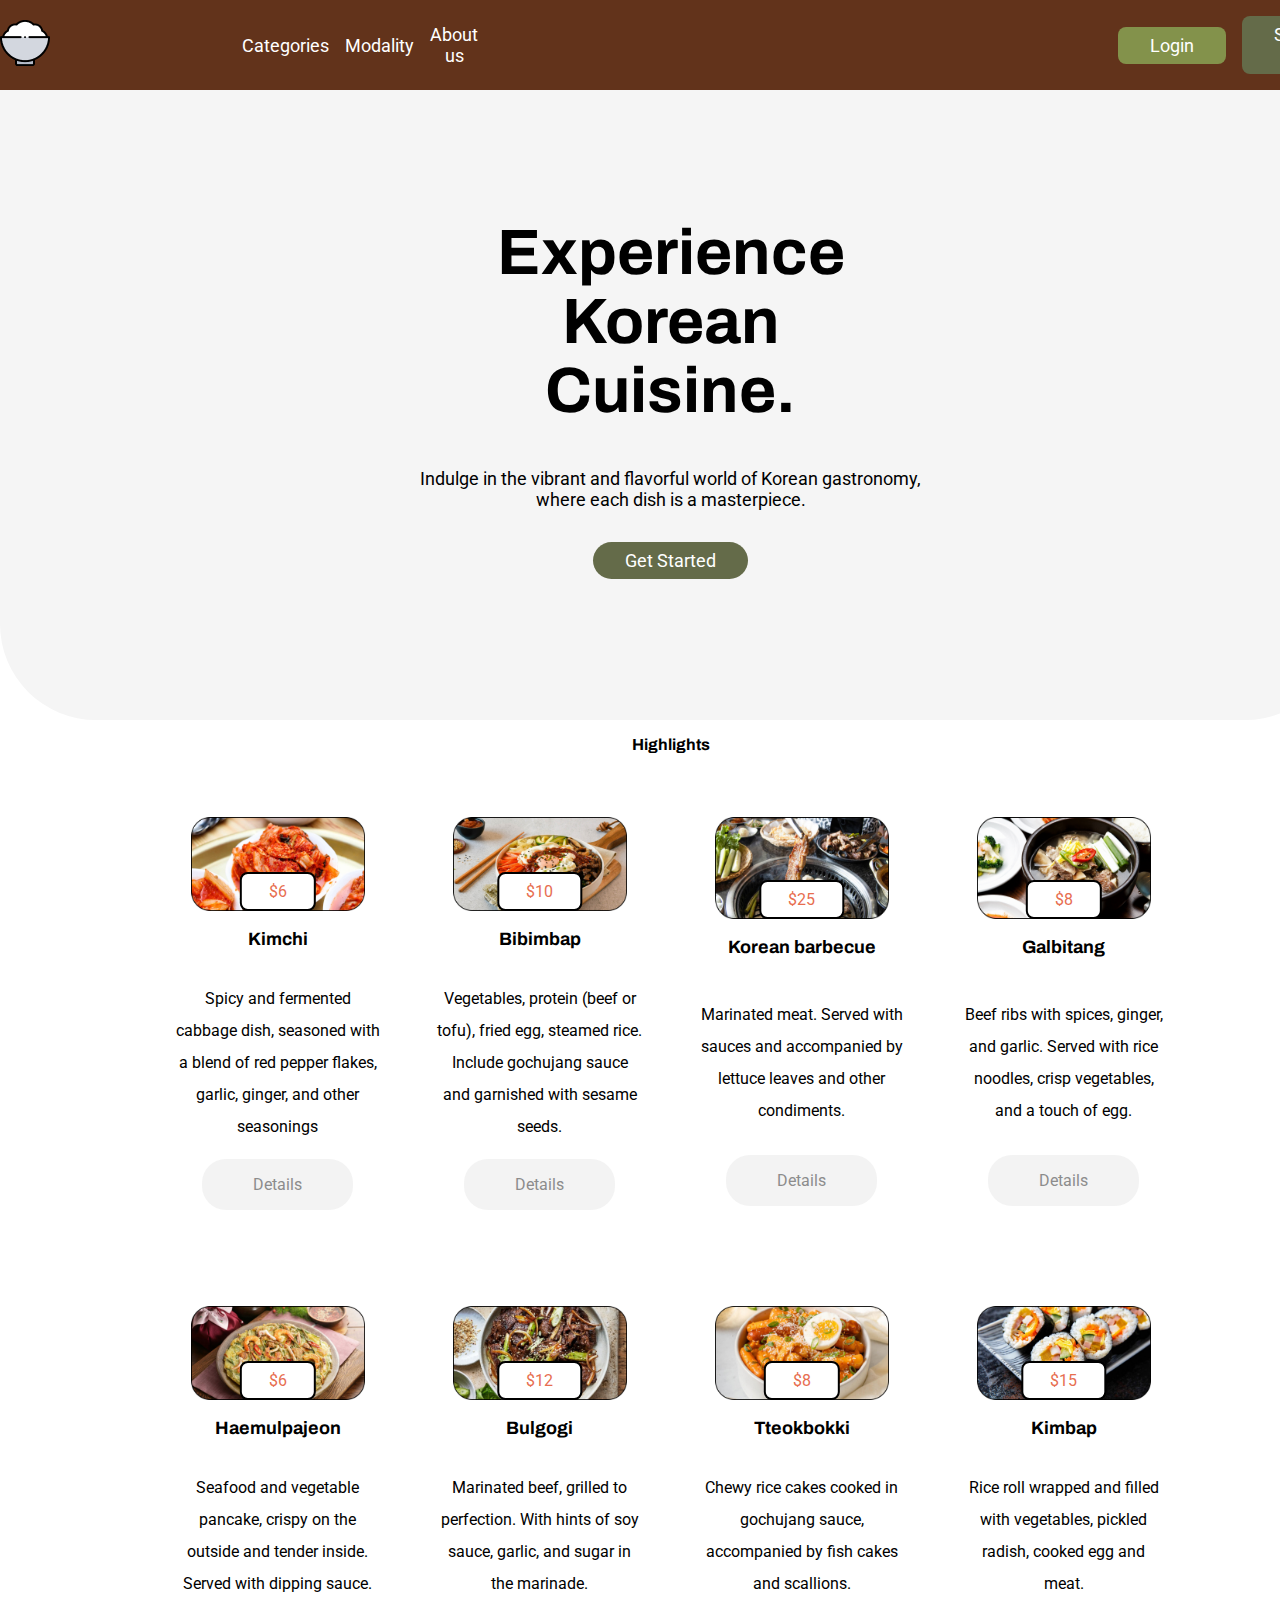
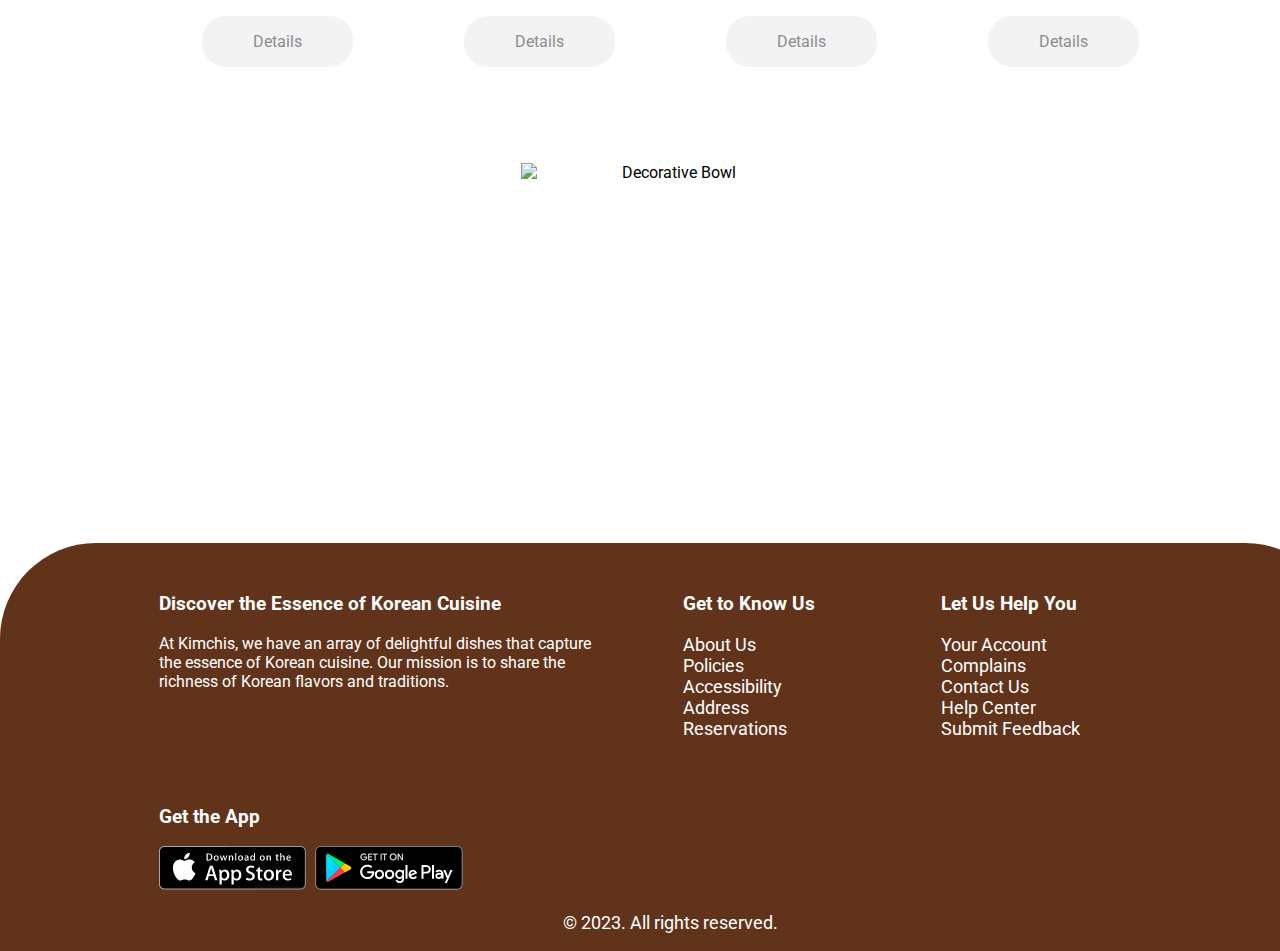
==== commit d5521c27: "cambios" ====
--- a/index.html
+++ b/index.html
@@ -29,6 +29,12 @@
                 <li><a class="nav-list-link" href="#">Modality</a></li>
                 <li><a class="nav-list-link" href="#">About us</a></li>
             </ul>
+
+            <ul class="nav-list-login-btn">
+                <li><a class="btn-login nav-list-link" href="#">Login</a></li>
+                <li><a class="btn-sign-up nav-list-link" href="#">Sign Up</a></li>
+            </ul>
+
             <!-- <a class= "main-image" href="#"><img src="../Proyecto-Comida-Coreana/imgs/imgsproyect/Imageimgs2.png" alt="Imágen Principal"></a> -->
         </nav>
          
@@ -214,10 +220,10 @@
                         <h3>Get to Know Us</h3>
                         <ul class="nav-footer-list">
                             <li> <a class="nav-footer-link" href="#">About Us</a> </li>
-                            <li> <a class="nav-footer-link" href="#">Rules & Reservation Policies</a> </li>
+                            <li> <a class="nav-footer-link" href="#">Policies</a> </li>
                             <li> <a class="nav-footer-link" href="#">Accessibility</a> </li>
-                            <li> <a class="nav-footer-link" href="#">Media Center</a> </li>
-                            <li> <a class="nav-footer-link" href="#">Site Map</a> </li>
+                            <li> <a class="nav-footer-link" href="#">Address</a> </li>
+                            <li> <a class="nav-footer-link" href="#">Reservations</a> </li>
                         </ul>
                     </section>
 
@@ -227,7 +233,7 @@
                         <h3>Let Us Help You</h3>
                         <ul class="nav-footer-list">
                             <li> <a class="nav-footer-link" href="#">Your Account</a> </li>
-                            <li> <a class="nav-footer-link" href="#">Your Reservations</a> </li>
+                            <li> <a class="nav-footer-link" href="#">Complains</a> </li>
                             <li> <a class="nav-footer-link" href="#">Contact Us</a> </li>
                             <li> <a class="nav-footer-link" href="#">Help Center</a> </li>
                             <li> <a class="nav-footer-link" href="#">Submit Feedback</a> </li>
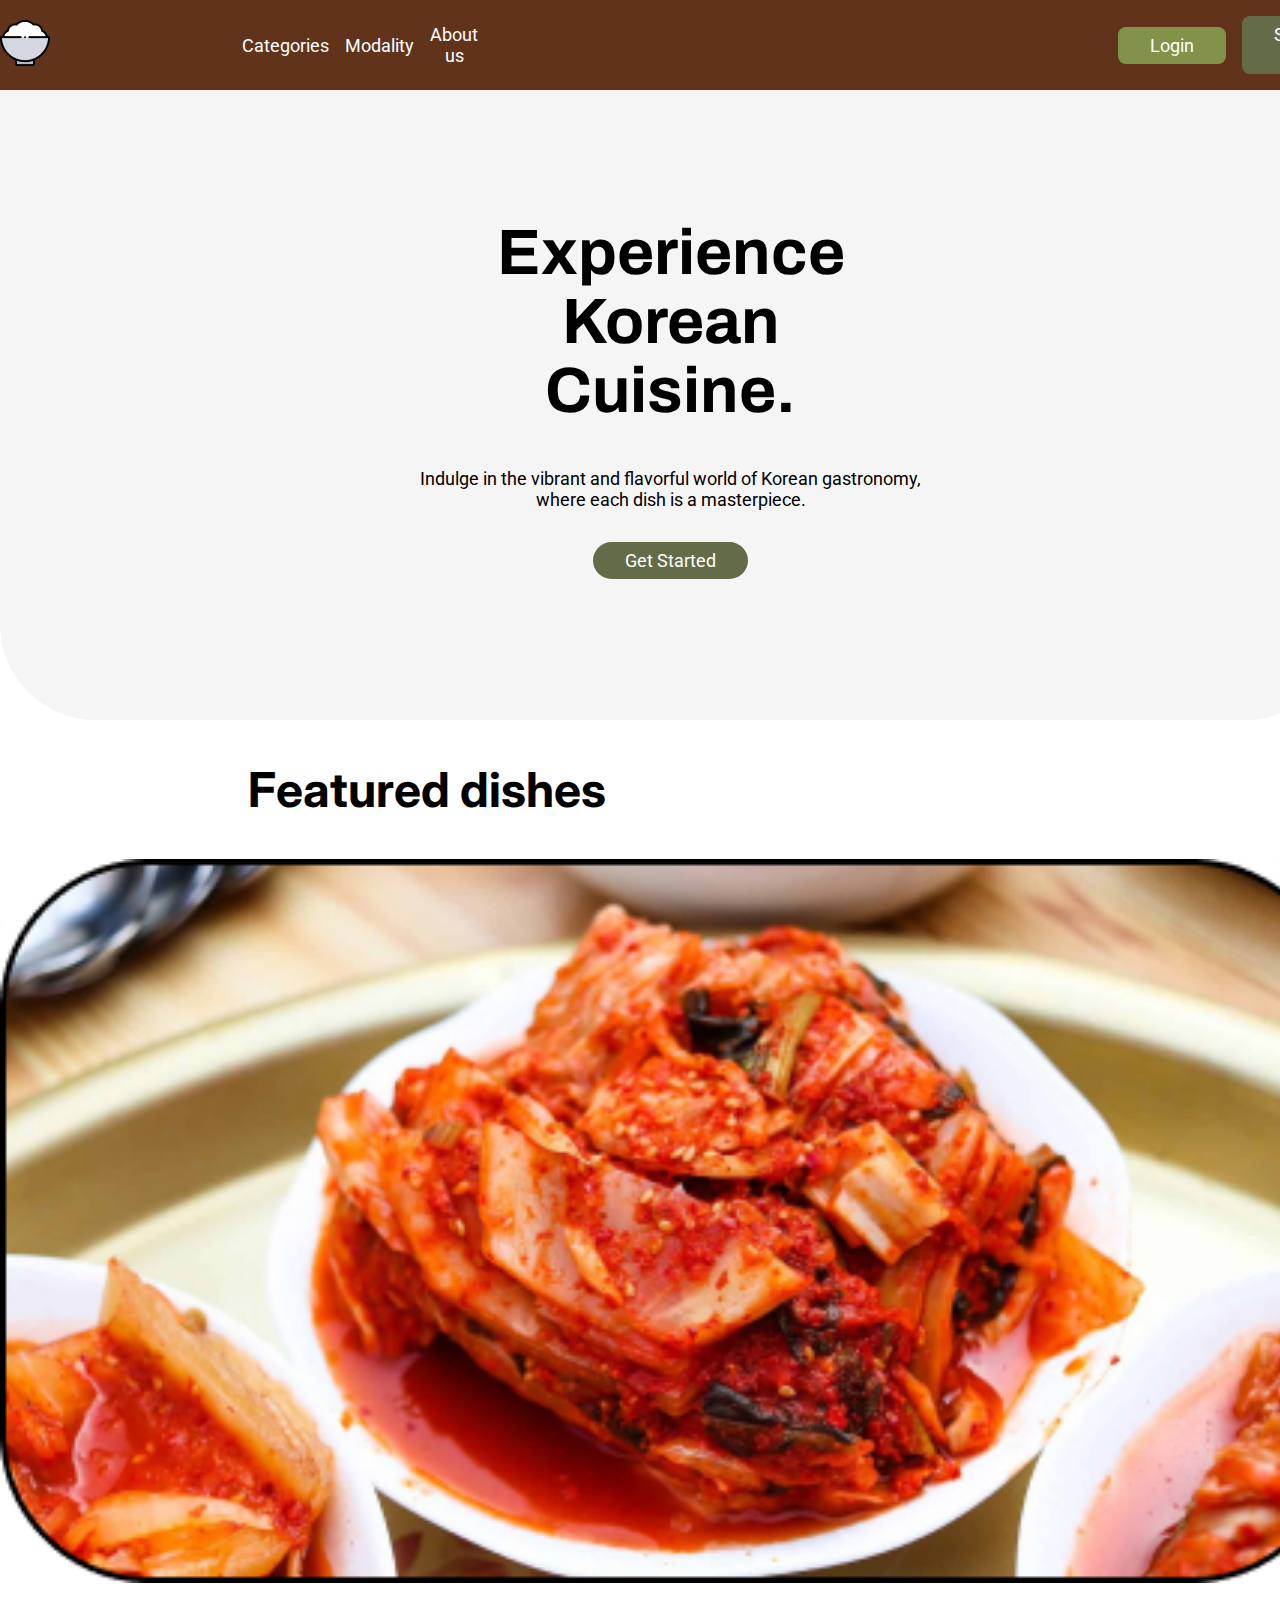
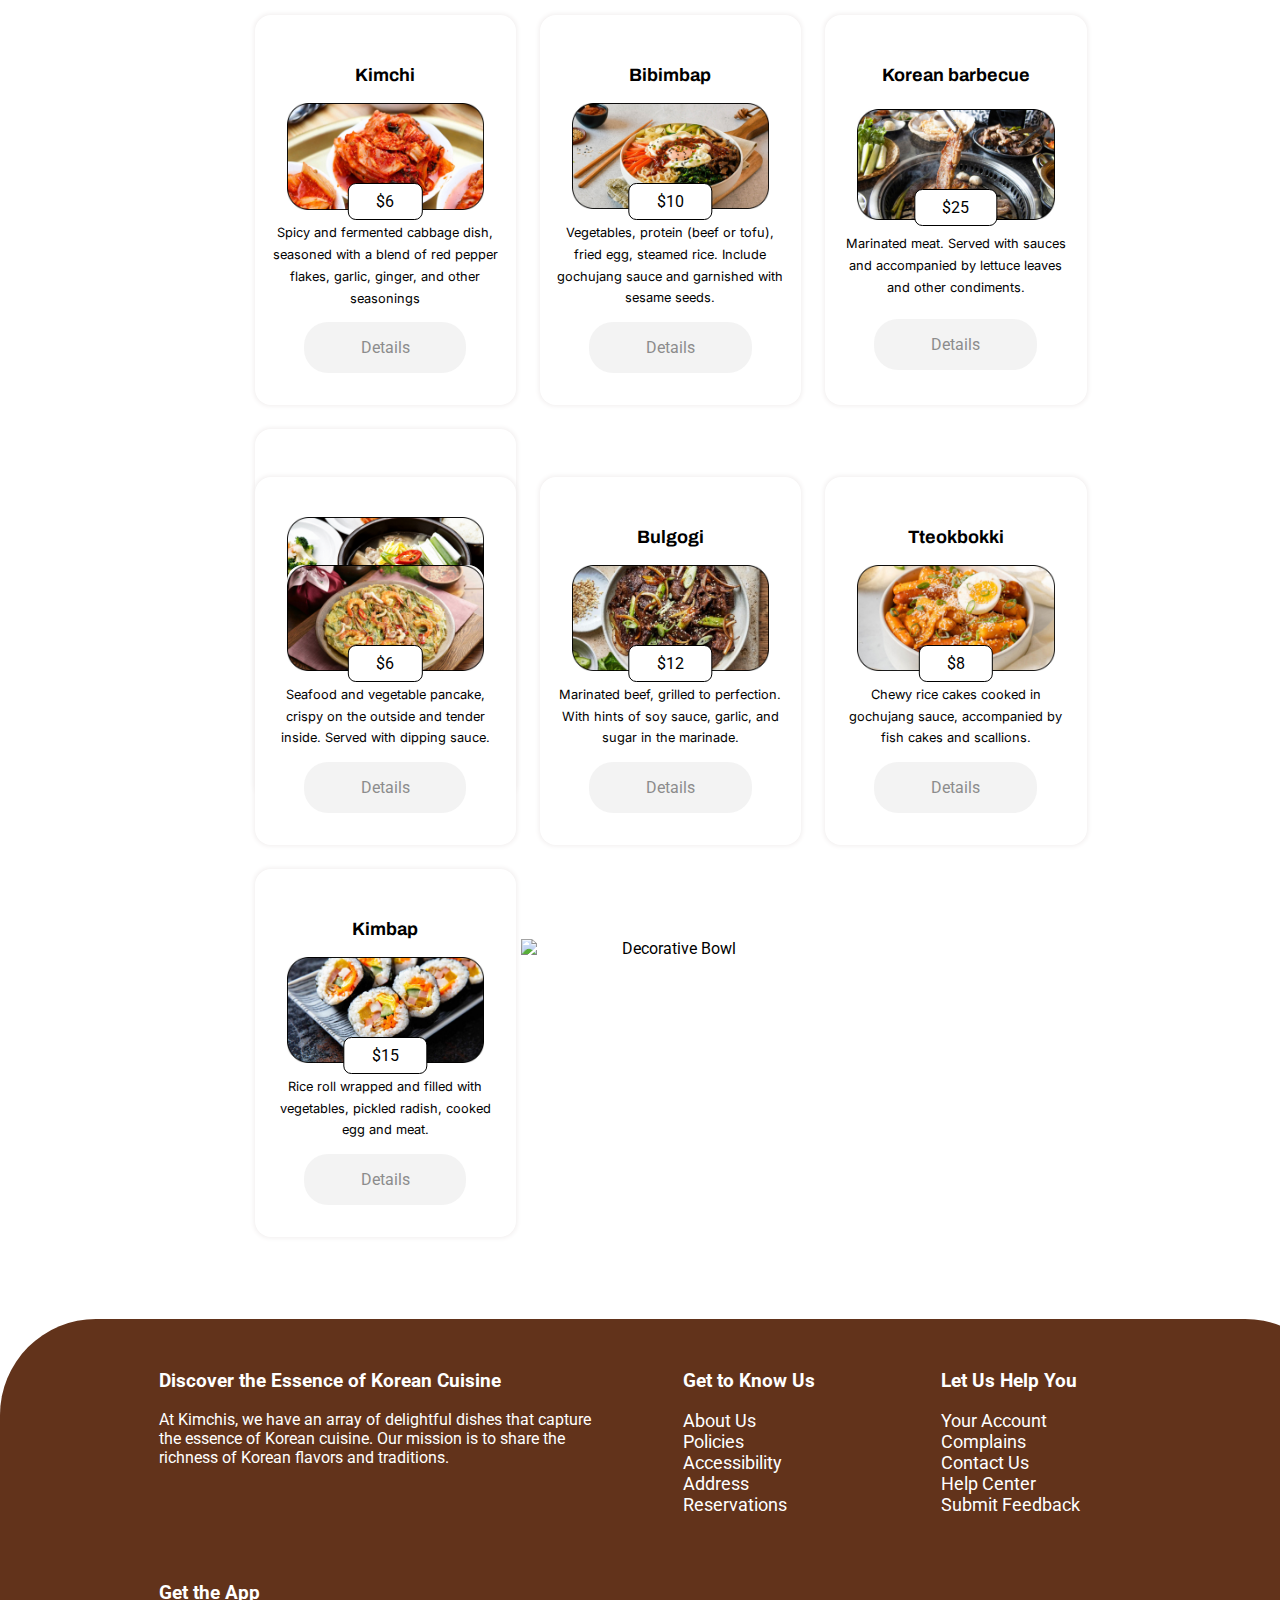
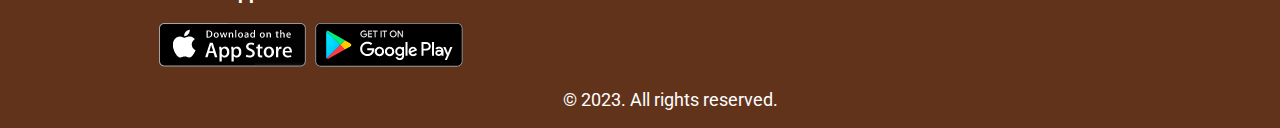
==== commit 68312f79: "e" ====
--- a/index.html
+++ b/index.html
@@ -10,6 +10,10 @@
     <link rel="preconnect" href="https://fonts.gstatic.com" crossorigin>
     <link href="https://fonts.googleapis.com/css2?family=Archivo:wght@900&family=Roboto:wght@400;500&display=swap"
         rel="stylesheet">
+    <!--inter regular y extra bold-->
+    <link rel="preconnect" href="https://fonts.googleapis.com">
+    <link rel="preconnect" href="https://fonts.gstatic.com" crossorigin>
+    <link href="https://fonts.googleapis.com/css2?family=Inter:wght@400;800&display=swap" rel="stylesheet">
     <!-- google fonts -->
     <link rel="stylesheet" href="./css/main.css">
 </head>
@@ -52,12 +56,18 @@
         <!--Highlights-->
         <section class="destinations-container">
             
-            <h2 class="destinations-title">Highlights</h2>
+            <h2 class="destinations-title">Featured dishes</h2>
+            <!--Green circle-->
+            <div>
+                <img class="activity-image" src="./imgs/imgsproyect/Kimchi 1imgs.jpg" alt="">
+            </div>
+            <!--Green circle-->
 
             <!--row 1-->
             <div class="activities-container">
                 <!--Kimchi-->
                 <section class="activity">
+                    <h3 class="activity-title">Kimchi</h3>
                     <div class="activity-thumb">
                         <img class="activity-image" src="./imgs/imgsproyect/Kimchi 1imgs.jpg" alt="">
                         <!-- <button class="like-btn">
@@ -65,13 +75,14 @@
                         </button> -->
                         <span class="activity-price">$6</span>
                     </div>
-                    <h3 class="activity-title">Kimchi</h3>
+                   
                     <p class="activity-text">Spicy and fermented cabbage dish, seasoned with a blend of red pepper flakes, garlic, ginger, and other seasonings</p>
                     <a class="btn read-btn" href="#">Details</a>
                 </section>
 
                 <!--Bibimbap-->
                 <section class="activity">
+                    <h3 class="activity-title">Bibimbap</h3>
                     <div class="activity-thumb">
                         <img class="activity-image" src="./imgs/imgsproyect/Bibimbapimgs.jpg" alt="">
                         <!-- <button class="like-btn">
@@ -79,13 +90,13 @@
                         </button> -->
                         <span class="activity-price">$10</span>
                     </div>
-                    <h3 class="activity-title">Bibimbap</h3>
                     <p class="activity-text">Vegetables, protein (beef or tofu), fried egg, steamed rice. Include gochujang sauce and garnished with sesame seeds.</p>
                     <a class="btn read-btn" href="#">Details</a>
                 </section>
 
                 <!--Korean barbecue-->
                 <section class="activity">
+                    <h3 class="activity-title">Korean barbecue</h3>
                     <div class="activity-thumb">
                         <img class="activity-image" src="./imgs/imgsproyect/Krean Barbecueimgs.jpg" alt="">
                         <!-- <button class="like-btn">
@@ -93,13 +104,13 @@
                         </button> -->
                         <span class="activity-price">$25</span>
                     </div>
-                    <h3 class="activity-title">Korean barbecue</h3>
                     <p class="activity-text">Marinated meat. Served with sauces and accompanied by lettuce leaves and other condiments.</p>
                     <a class="btn read-btn" href="#">Details</a>
                 </section>
 
                 <!--Galbitang-->
                 <section class="activity">
+                    <h3 class="activity-title">Galbitang</h3>
                     <div class="activity-thumb">
                         <img class="activity-image" src="./imgs/imgsproyect/Golbitangimgs.jpg" alt="">
                         <!-- <button class="like-btn">
@@ -107,7 +118,6 @@
                         </button> -->
                         <span class="activity-price">$8</span>
                     </div>
-                    <h3 class="activity-title">Galbitang</h3>
                     <p class="activity-text">Beef ribs with spices, ginger, and garlic. Served with rice noodles, crisp vegetables, and a touch of egg.</p>
                     <a class="btn read-btn" href="#">Details</a>
                 </section>
@@ -117,6 +127,7 @@
             <div class="activities-container">
                 <!--Haemulpajeon-->
                 <section class="activity">
+                    <h3 class="activity-title">Haemulpajeon</h3>
                     <div class="activity-thumb">
                         <img class="activity-image" src="./imgs/imgsproyect/Haemulpajeonimgs.jpg" alt="">
                         <!-- <button class="like-btn">
@@ -124,13 +135,13 @@
                         </button> -->
                         <span class="activity-price">$6</span>
                     </div>
-                    <h3 class="activity-title">Haemulpajeon</h3>
                     <p class="activity-text">Seafood and vegetable pancake, crispy on the outside and tender inside. Served with dipping sauce.</p>
                     <a class="btn read-btn" href="#">Details</a>
                 </section>
 
                 <!--Bulgogi-->
                 <section class="activity">
+                    <h3 class="activity-title">Bulgogi</h3>
                     <div class="activity-thumb">
                         <img class="activity-image" src="./imgs/imgsproyect/Bulgogiimgs.jpg" alt="">
                         <!-- <button class="like-btn">
@@ -138,13 +149,13 @@
                         </button> -->
                         <span class="activity-price">$12</span>
                     </div>
-                    <h3 class="activity-title">Bulgogi</h3>
                     <p class="activity-text">Marinated beef, grilled to perfection. With hints of soy sauce, garlic, and sugar in the marinade.</p>
                     <a class="btn read-btn" href="#">Details</a>
                 </section>
 
                 <!--Tteokbokki-->
                 <section class="activity">
+                    <h3 class="activity-title">Tteokbokki</h3>
                     <div class="activity-thumb">
                         <img class="activity-image" src="./imgs/imgsproyect/Tteokbokki.png" alt="">
                         <!-- <button class="like-btn">
@@ -152,13 +163,13 @@
                         </button> -->
                         <span class="activity-price">$8</span>
                     </div>
-                    <h3 class="activity-title">Tteokbokki</h3>
                     <p class="activity-text">Chewy rice cakes cooked in gochujang sauce, accompanied by fish cakes and scallions.</p>
                     <a class="btn read-btn" href="#">Details</a>
                 </section>
 
                 <!--Kimbap-->
                 <section class="activity">
+                    <h3 class="activity-title">Kimbap</h3>
                     <div class="activity-thumb">
                         <img class="activity-image" src="./imgs/imgsproyect/Kimbapimgs.jpg" alt="">
                         <!-- <button class="like-btn">
@@ -166,17 +177,11 @@
                         </button> -->
                         <span class="activity-price">$15</span>
                     </div>
-                    <h3 class="activity-title">Kimbap</h3>
                     <p class="activity-text">Rice roll wrapped and filled with vegetables, pickled radish, cooked egg and meat.</p>
                     <a class="btn read-btn" href="#">Details</a>
                 </section>
             </div>
 
-            <!--row 3-->
-            <div class="activities-container">
-                
-            
-            </div>
 
         </div>
 
